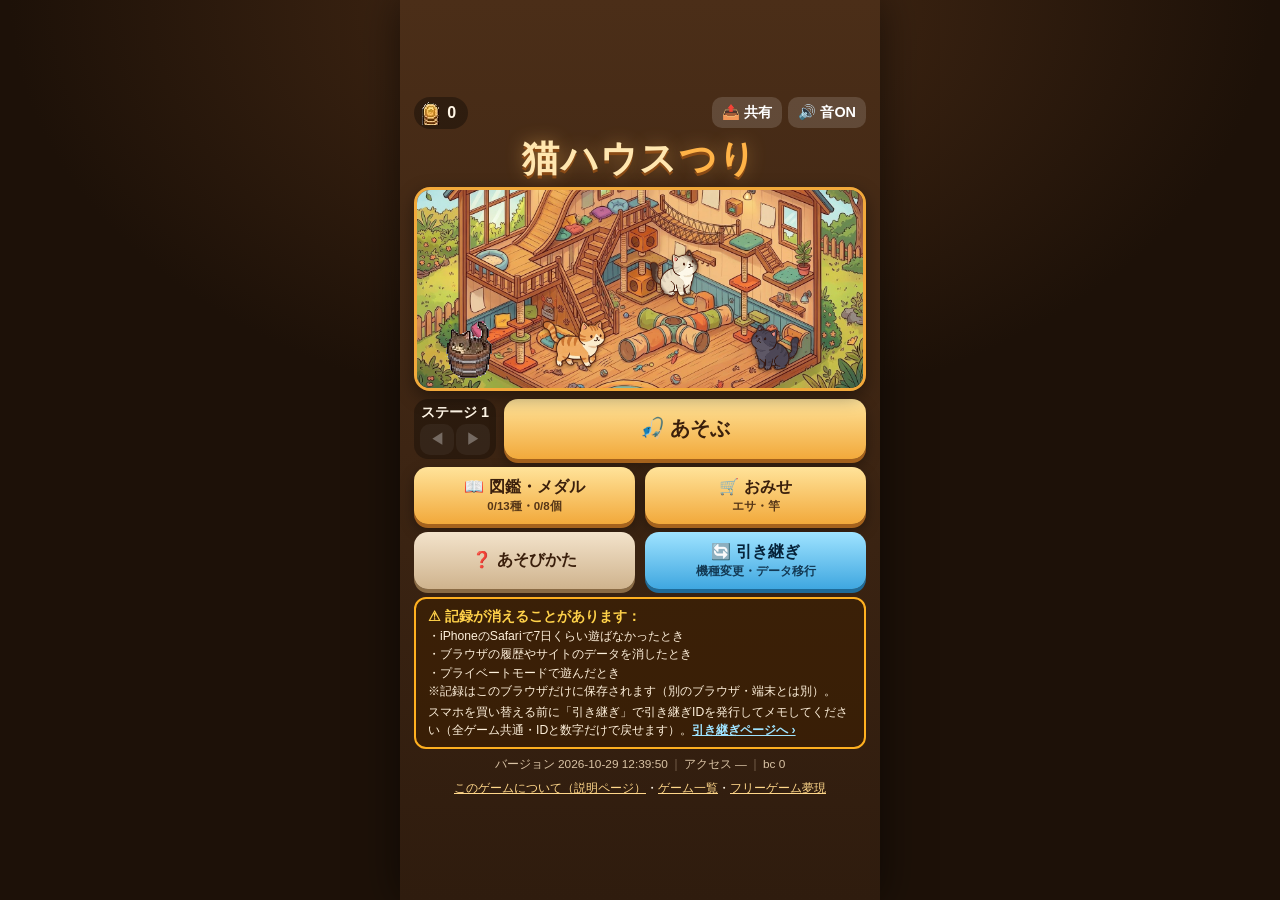
==== game/index.html @ d43d36ee "訪問ログに対戦ごとの回数(battle_n)を送信 — v2026-10-29 12:39:50" ====
<!DOCTYPE html>
<html lang="ja">
<head>
<script>
/* 人らしい訪問 (nikkukyuu/nekotsuri-human): 1タブ1回だけ・記録のみ（表示なし）。ボット除外、表示中に5秒滞在 or 操作で記録。 */
(function () {
  try {
    if (navigator.webdriver || /bot|crawl|spider|slurp|headless|lighthouse|pagespeed|preview|facebookexternalhit|bingpreview|phantom|puppeteer|playwright|selenium/i.test(navigator.userAgent || '')) return;
    var SK = 'nkHuman:nekotsuri';
    if (sessionStorage.getItem(SK)) return;
    var done = false, t = null, EV = ['pointerdown', 'touchstart', 'keydown', 'scroll', 'wheel'];
    function hit(k) { fetch('https://abacus.jasoncameron.dev/hit/nikkukyuu/' + k + '?_=' + Date.now(), { cache: 'no-store', mode: 'cors' }).catch(function () {}); }
    function fire() {
      if (done || document.visibilityState !== 'visible') return;
      done = true; clearTimeout(t);
      EV.forEach(function (e) { removeEventListener(e, onAct, true); });
      try { if (sessionStorage.getItem(SK)) return; sessionStorage.setItem(SK, '1'); } catch (e) { return; }
      hit('nekotsuri-human');
      
    }
    function onAct(e) { if (e.isTrusted !== false) fire(); }
    function arm() { clearTimeout(t); if (!done && document.visibilityState === 'visible') t = setTimeout(fire, 5000); }
    EV.forEach(function (e) { addEventListener(e, onAct, { capture: true, passive: true }); });
    document.addEventListener('visibilitychange', arm);
    arm();
  } catch (e) {}
})();
</script>
<meta charset="UTF-8" />
<!--nk-autoupdate--><script>
/* 自動更新: 新しい版が公開されたら、安全なとき（タイトル画面など・試合中でない）だけ自動で読み込み直す。記録(localStorage)には触れない。 */
(function () {
  var PAGE_LABEL = '2026-10-29 12:39:50';
  var URL = '/nekotsuri/version.json', KEY = 'nkReloadFor:nekotsuri', EVERY = 60;
  function safe() { try { return !!(!document.getElementById('scr-play').classList.contains('active') && !document.querySelector('.overlay.show')); } catch (e) { return false; } }
  var busy = false;
  function check() {
    if (busy || document.visibilityState === 'hidden' || !safe()) return;
    busy = true;
    fetch(URL + '?_=' + Date.now(), { cache: 'no-store' }).then(function (r) { return r.ok ? r.json() : null; }).then(function (d) {
      busy = false;
      var v = d && d.label;
      if (!v || v === PAGE_LABEL || !safe()) return;
      try { if (sessionStorage.getItem(KEY) === v) return; sessionStorage.setItem(KEY, v); } catch (e) { return; }
      var q = location.search.replace(/^\?/, '').split('&').filter(function (s) { return s && s.indexOf('r=') !== 0; }); q.push('r=' + String(v).replace(/[^0-9]/g, '')); location.replace(location.pathname + '?' + q.join('&') + location.hash);
    }).catch(function () { busy = false; });
  }
  window.__nkCheckUpdate = check;
  function start() { setTimeout(check, 1500); if (EVERY > 0) setInterval(check, EVERY * 1000); }
  if (document.readyState === 'loading') document.addEventListener('DOMContentLoaded', start); else start();
  document.addEventListener('visibilitychange', function () { if (document.visibilityState === 'visible') check(); });
  window.addEventListener('pageshow', function (e) { if (e.persisted) check(); });
})();
</script><!--/nk-autoupdate-->
<meta name="viewport" content="width=device-width, initial-scale=1, viewport-fit=cover, user-scalable=no" />
<meta name="nk-v" content="20261029123950" />
<title>猫ハウスつり</title>
<meta name="description" content="猫ハウスで猫を釣るブラウザゲーム。エサを選んでキャスト、ウキが沈んだら合わせて、テンションに気をつけながらリールを巻こう。" />
<meta name="theme-color" content="#3b2414" />
<link rel="apple-touch-icon" href="/apple-touch-icon.png" />
<link rel="stylesheet" href="css/style.css?v=20261029123950" />
<script>
/* 訪問ログ (nikkukyuu-visitlog): 1タブ1回 + 人らしい訪問/対戦開始の印。IPや個人情報は送らない。失敗しても何もしない。 */
(function () {
  try {
    var EP = 'https://nikkukyuu-visitlog.nikkukyuu.workers.dev/v', P = 'nekotsuri';
    var sid = sessionStorage.getItem('nkVisitSid');
    if (!sid) { sid = (Math.random().toString(36).slice(2) + Date.now().toString(36)).replace(/[^a-z0-9]/g, '').slice(0, 24); sessionStorage.setItem('nkVisitSid', sid); }
    function send(o) {
      try {
        o.p = P; o.sid = sid; var b = JSON.stringify(o);
        if (navigator.sendBeacon && navigator.sendBeacon(EP, new Blob([b], { type: 'text/plain' }))) return;
        fetch(EP, { method: 'POST', body: b, keepalive: true, mode: 'cors', headers: { 'Content-Type': 'text/plain' } }).catch(function () {});
      } catch (e) {}
    }
    function once(k, o) { try { if (sessionStorage.getItem(k)) return; sessionStorage.setItem(k, '1'); } catch (e) { return; } send(o); }
    var ref = ''; try { if (document.referrer) { var u = new URL(document.referrer); ref = u.origin + u.pathname; } } catch (e) {}
    var yt = ''; try { yt = sessionStorage.getItem('nkSrcYt') === '1' || /[?&]src=yt(&|$)/.test(location.search) ? 'yt' : ''; } catch (e) {}
    setTimeout(function () { once('nkVL:' + P, { ev: 'load', s: yt, r: ref, wd: navigator.webdriver ? 1 : 0 }); }, 0);
    window.__nkVisitBattle = function () { send({ ev: 'battle' }) /* 対戦ごと */; };
    var done = false, t = null, EV = ['pointerdown', 'touchstart', 'keydown', 'scroll', 'wheel'];
    function fire() {
      if (done || document.visibilityState !== 'visible') return;
      done = true; clearTimeout(t);
      EV.forEach(function (e) { removeEventListener(e, onAct, true); });
      once('nkVLh:' + P, { ev: 'human' });
    }
    function onAct(e) { if (e.isTrusted !== false) fire(); }
    function arm() { clearTimeout(t); if (!done && document.visibilityState === 'visible') t = setTimeout(fire, 5000); }
    if (sessionStorage.getItem('nkVLh:' + P)) return;
    EV.forEach(function (e) { addEventListener(e, onAct, { capture: true, passive: true }); });
    document.addEventListener('visibilitychange', arm);
    arm();
  } catch (e) {}
})();
</script>
</head>
<body>
<div id="app">

  <!-- ===== TITLE ===== -->
  <section id="scr-title" class="screen active">
    <div class="t-top">
      <span class="coin-pill"><img src="assets/items/coins.png" alt="コイン"><b id="title-coins">0</b></span>
      <span class="t-top-r"><button type="button" class="mini share-btn" data-share-btn data-share-title="猫ハウスつり" data-share-text="ブラウザゲーム「猫ハウスつり」 ほかのゲームもこちらから遊べます">📤 共有</button><button type="button" id="btn-mute" class="mini">🔊 音ON</button></span>
    </div>
    <h1 class="logo">猫ハウス<span>つり</span></h1>
    <div class="hero">
      <img class="hero-bg" src="assets/cathouse.jpg?v=20261029123950" alt="猫ハウス">
      <img class="hero-cat c1" src="assets/cats/chatora_walk1.png?v=20261029123950" alt="">
      <img class="hero-cat c2" src="assets/cats/siamese_sit.png?v=20261029123950" alt="">
      <img class="hero-cat c3" src="assets/cats/kuro_sit.png?v=20261029123950" alt="">
      <img class="hero-bucket" src="assets/items/bucket.png?v=20261029123950" alt="">
    </div>
    <div class="play-row">
      <div class="stage-sel">
        <button type="button" id="stage-prev" class="mini" aria-label="前のステージ">◀</button>
        <span id="title-stage">ステージ 1</span>
        <button type="button" id="stage-next" class="mini" aria-label="次のステージ">▶</button>
      </div>
      <button type="button" id="btn-play" class="btn big loading" disabled>🎣 あそぶ</button>
    </div>
    <div class="btn-row">
      <button type="button" id="btn-dex" class="btn">📖 図鑑・メダル<small><span id="title-dex">0/13</span>種・<span id="title-medal">0/8</span>個</small></button>
      <button type="button" id="btn-shop" class="btn">🛒 おみせ<small>エサ・竿</small></button>
    </div>
    <div class="btn-row">
      <button type="button" id="btn-howto" class="btn sub">❓ あそびかた</button>
      <a class="btn btn-transfer" id="btn-transfer" href="/transfer/?from=/nekotsuri/game/">🔄 引き継ぎ<small>機種変更・データ移行</small></a>
    </div>
    <a class="save-notice" href="/transfer/?from=/nekotsuri/game/">
      <b>⚠ 記録が消えることがあります：</b>
      <span>・iPhoneのSafariで7日くらい遊ばなかったとき</span>
      <span>・ブラウザの履歴やサイトのデータを消したとき</span>
      <span>・プライベートモードで遊んだとき</span>
      <span>※記録はこのブラウザだけに保存されます（別のブラウザ・端末とは別）。</span>
      <span class="sn-p">スマホを買い替える前に「引き継ぎ」で引き継ぎIDを発行してメモしてください（全ゲーム共通・IDと数字だけで戻せます）。<u>引き継ぎページへ ›</u></span>
    </a>
    <p class="meta"><span id="meta-version">バージョン —</span><span class="sep">｜</span><span id="meta-visits">アクセス —</span><span class="sep">｜</span><span id="meta-battles" hidden>bc —</span></p>
    <p class="foot"><a href="../">このゲームについて（説明ページ）</a>・<a href="/">ゲーム一覧</a>・<a href="https://freegame-mugen.jp/cms/mt-cp.cgi?__mode=view&amp;blog_id=1&amp;id=13413" target="_blank" rel="noopener">フリーゲーム夢現</a></p>
  </section>

  <!-- ===== PLAY ===== -->
  <section id="scr-play" class="screen">
    <header class="hud">
      <span class="h-stage" id="hud-stage">ST 1</span>
      <span title="のこりキャスト">🎣<b id="hud-casts">10</b></span>
      <span title="釣った数/目標"><img src="assets/items/bucket.png?v=20261029123950" alt="バケツ"><b id="hud-caught">0/3</b></span>
      <span title="コイン">🪙<b id="hud-coins">0</b></span>
      <button type="button" id="btn-quit" class="mini" aria-label="やめる">✕</button>
    </header>
    <div id="stage-wrap" class="stage-wrap">
      <canvas id="cv"></canvas>
      <div id="toast" class="toast"></div>
    </div>
    <div class="controls">
      <div class="aim-row"><div id="aim-name">🎯</div><div id="aim-sub" class="aim-sub"></div></div>
      <div id="baits" class="baits"></div>
      <button type="button" id="main-btn" class="main-btn">🎣 キャスト</button>
      <div id="hint" class="hint"></div>
    </div>
  </section>

  <!-- ===== DEX ===== -->
  <section id="scr-dex" class="screen scroll">
    <div class="sub-head"><button type="button" class="mini sub-back" data-back>◀ 戻る</button><h2>図鑑・メダル</h2></div>
    <div class="tabs"><button type="button" class="tab on" data-tab="dex">📖 猫図鑑</button><button type="button" class="tab" data-tab="medal">🏅 メダル</button></div>
    <p id="dex-count" class="muted c"></p>
    <div id="dex-list" class="dex-list"></div>
    <div id="medal-list" class="medal-list" hidden></div>
    <p id="dex-stats" class="muted c small"></p>
  </section>

  <!-- ===== SHOP ===== -->
  <section id="scr-shop" class="screen scroll">
    <div class="sub-head"><button type="button" class="mini sub-back" data-back>◀ 戻る</button><h2>おみせ</h2></div>
    <p class="c coin-big">🪙 <b id="shop-coins">0</b> コイン</p>
    <h3>エサ（好きな猫が集まる）</h3>
    <div id="shop-baits" class="shop-list"></div>
    <h3>竿（糸が切れにくく・速く巻ける）</h3>
    <p id="shop-rodnow" class="muted c small"></p>
    <div id="shop-rods" class="shop-list"></div>
  </section>

  <!-- overlays -->
  <div id="ov-catch" class="overlay"><div class="card catch-card">
    <p class="cc-h">つれた！<span id="catch-new" class="new" hidden>NEW!</span></p>
    <div class="cc-img"><img id="catch-img" src="" alt=""></div>
    <p class="cc-name" id="catch-name"></p>
    <p class="cc-stars" id="catch-stars"></p>
    <p class="cc-kg" id="catch-kg"></p>
    <p class="cc-perfect" id="catch-perfect" hidden>パーフェクト合わせ ボーナス ×1.2</p>
    <p class="cc-coin">🪙 <b id="catch-coin">+0</b></p>
    <p class="cc-desc" id="catch-desc"></p>
    <p class="cc-bucket"><img src="assets/items/bucket.png?v=20261029123950" alt="">バケツに入れた！</p>
    <button type="button" id="catch-ok" class="btn big">つぎへ</button>
  </div></div>

  <div id="ov-result" class="overlay"><div class="card res-card">
    <p id="res-title" class="ok">ステージクリア！</p>
    <p id="res-sub" class="muted"></p>
    <div class="res-bar"><div id="res-bar"></div></div>
    <p class="res-coin"><img src="assets/items/coins.png" alt=""><b id="res-coin">0</b></p>
    <p id="res-bonus" class="muted small"></p>
    <div id="res-cats" class="res-cats"></div>
    <p id="res-unlock" class="res-unlock"></p>
    <button type="button" id="res-next" class="btn big">次へ</button>
    <div class="btn-row"><button type="button" id="res-retry" class="btn sub">もう一度</button><button type="button" id="res-title-btn" class="btn sub">タイトルへ</button></div>
  </div></div>

  <div id="ov-quit" class="overlay"><div class="card">
    <p class="c"><b>タイトルにもどりますか？</b></p>
    <p class="muted small c">釣った猫とコインは保存ずみです（ステージの進み具合だけ終わります）。</p>
    <div class="btn-row"><button type="button" id="quit-no" class="btn sub">つづける</button><button type="button" id="quit-yes" class="btn">もどる</button></div>
  </div></div>

  <div id="ov-howto" class="overlay"><div class="card howto">
    <h2>あそびかた</h2>
    <ol>
      <li><b>ねらう場所とエサを選ぶ</b>：猫ハウスの絵をタップしてねらう場所（クッション・トンネル・タワー・ロフト・つり橋・屋根裏）を決め、下のボタンでエサを選ぶ。エサごとに好きな猫がちがいます（煮干しは無料）。</li>
      <li><b>キャスト</b>：右の人が投げます。ゲージが真ん中（グレート）でねらいどおり。左で止めると手前、右だと飛びすぎ。グレートだと猫が早く来て、レアな猫も来やすい。</li>
      <li><b>待つ</b>：猫がエサに近づいてきます。ウキが<b>ピクッ</b>とするのはまだ。押すと逃げます。</li>
      <li><b>合わせる</b>：ウキが沈んで「！」が出たらすぐ押す。早いほどパーフェクト（コイン1.2倍）。</li>
      <li><b>リールを巻く</b>：長押しで巻く。テンションが赤（右端）まで行くと<b>糸が切れる</b>、青（左端）のままだと<b>逃げる</b>。猫が「グイッ！」とあばれたら離そう。</li>
      <li>目標の数を釣るとステージクリア。新しい場所とレアな猫が解放されます。</li>
    </ol>
    <p class="muted small">操作：タップ／クリック、またはキーボード（スペース・Enter＝キャスト/合わせ/長押しで巻く、←→＝ねらう場所、↑↓＝エサ、Esc＝やめる）</p>
    <button type="button" id="howto-close" class="btn big">OK</button>
  </div></div>

  <div id="medal-pop" class="medal-pop"></div>
</div>
<script src="js/sprites.js?v=20261029123950"></script>
<script src="js/data.js?v=20261029123950"></script>
<script src="js/save.js?v=20261029123950"></script>
<script src="js/meta.js?v=20261029123950"></script>
<script src="js/sound.js?v=20261029123950"></script>
<script src="js/game.js?v=20261029123950"></script>
<script>
/* 共有ボタン: navigator.share → fallback copy + toast (X / LINE) */
(function () {
  var URL_TOP = 'https://nikkukyuu-code.github.io/';
  function toast(msg, title, text) {
    var old = document.getElementById('share-toast'); if (old) old.remove();
    var t = document.createElement('div'); t.id = 'share-toast'; t.setAttribute('role', 'status');
    t.style.cssText = 'position:fixed;left:50%;bottom:max(18px,env(safe-area-inset-bottom));transform:translateX(-50%);z-index:2147483000;max-width:min(92vw,360px);padding:10px 14px;border-radius:12px;background:rgba(10,12,24,.94);color:#fff;font:700 14px/1.5 system-ui,sans-serif;text-align:center;box-shadow:0 4px 18px rgba(0,0,0,.5)';
    var q = encodeURIComponent(text + ' ' + URL_TOP);
    t.innerHTML = '<div></div><div style="margin-top:6px;display:flex;gap:10px;justify-content:center;font-size:13px">' +
      '<a target="_blank" rel="noopener" style="color:#9ad4ff" href="https://twitter.com/intent/tweet?text=' + q + '">Xで共有</a>' +
      '<a target="_blank" rel="noopener" style="color:#7be08f" href="https://social-plugins.line.me/lineit/share?url=' + encodeURIComponent(URL_TOP) + '">LINEで共有</a></div>';
    t.firstChild.textContent = msg;
    document.body.appendChild(t);
    setTimeout(function () { if (t.parentNode) t.remove(); }, 4500);
  }
  function copy(s) {
    if (navigator.clipboard && window.isSecureContext) return navigator.clipboard.writeText(s);
    return new Promise(function (ok, ng) {
      try { var a = document.createElement('textarea'); a.value = s; a.style.cssText = 'position:fixed;opacity:0'; document.body.appendChild(a); a.select(); var r = document.execCommand('copy'); a.remove(); r ? ok() : ng(); } catch (e) { ng(e); }
    });
  }
  document.addEventListener('click', function (ev) {
    var b = ev.target.closest && ev.target.closest('[data-share-btn]'); if (!b) return;
    ev.preventDefault();
    var title = b.getAttribute('data-share-title') || document.title;
    var text = b.getAttribute('data-share-text') || title;
    var fb = function () { copy(URL_TOP).then(function () { toast('リンクをコピーしました', title, text); }, function () { toast(URL_TOP, title, text); }); };
    if (navigator.share) navigator.share({ title: title, text: text, url: URL_TOP }).catch(function (e) { if (!e || e.name !== 'AbortError') fb(); });
    else fb();
  });
})();
</script>
</body>
</html>
---- game/css/style.css ----
* { box-sizing: border-box; -webkit-tap-highlight-color: transparent; }
html, body { margin: 0; height: 100%; }
body {
  font-family: "Hiragino Sans", "Hiragino Kaku Gothic ProN", "Noto Sans JP", "Yu Gothic", sans-serif;
  color: #fff6e6; background: #24150b radial-gradient(900px 600px at 50% 0%, #4a2c16, #1d1108 70%);
  overscroll-behavior: none;
}
#app { position: relative; width: 100%; max-width: 480px; height: 100vh; height: 100dvh; margin: 0 auto; overflow: hidden;
  background: linear-gradient(180deg, #4b2e18, #2f1c0e); box-shadow: 0 0 40px rgba(0,0,0,.55); }
button { font-family: inherit; }
.screen { display: none; position: absolute; inset: 0; flex-direction: column; }
.screen.active { display: flex; }
.screen.scroll { overflow-y: auto; padding: 10px 14px 24px; -webkit-overflow-scrolling: touch; }
.muted { color: #d9c3a5; } .small { font-size: .8rem; } .c { text-align: center; }
.mini { border: 0; border-radius: 10px; padding: 6px 10px; font-weight: 800; font-size: .9rem; background: rgba(255,255,255,.14); color: #fff; cursor: pointer; }
.mini:disabled { opacity: .35; }
.btn { display: flex; flex-direction: column; align-items: center; justify-content: center; gap: 1px; border: 0; border-radius: 14px; padding: 10px 8px; min-height: 48px;
  font-weight: 900; font-size: 1rem; color: #3a1f0c; background: linear-gradient(180deg, #ffe39a, #f2a93b); box-shadow: 0 4px 0 #a5621d, 0 6px 14px rgba(0,0,0,.35);
  text-decoration: none; cursor: pointer; text-align: center; }
.btn:active { transform: translateY(2px); box-shadow: 0 2px 0 #a5621d; }
.btn small { font-size: .72rem; font-weight: 800; opacity: .85; }
.btn.big { font-size: 1.25rem; min-height: 56px; width: 100%; }
.btn.sub { background: linear-gradient(180deg, #f3e3cb, #cfb38d); box-shadow: 0 4px 0 #8a6b45; }
.btn:disabled { filter: grayscale(.7); opacity: .6; }
.btn.loading::after { content: "（よみこみ中…）"; font-size: .7rem; }
.btn-row { display: flex; gap: 10px; width: 100%; } .btn-row > * { flex: 1; }

/* title */
#scr-title { overflow-y: auto; align-items: center; padding: 8px 14px 14px; gap: 8px; }
.t-top { margin-top: auto; flex: none; width: 100%; display: flex; justify-content: space-between; align-items: center; }
.coin-pill { display: inline-flex; align-items: center; gap: 4px; padding: 4px 12px 4px 4px; border-radius: 999px; background: rgba(0,0,0,.35); font-weight: 900; }
.coin-pill img { height: 24px; image-rendering: pixelated; }
.logo { position: relative; margin: 2px 0 0; font-size: 2.3rem; font-weight: 900; letter-spacing: .04em; line-height: 1.1; color: #ffe7b0;
  text-shadow: 0 3px 0 #8a4b16, 0 0 18px rgba(255,190,90,.45); }
.logo span { color: #ffb347; }
.hero { position: relative; width: 100%; aspect-ratio: 1376 / 620; border-radius: 16px; overflow: hidden; border: 3px solid #f2a93b; flex: none; box-shadow: 0 6px 18px rgba(0,0,0,.4); }
.hero-bg { position: absolute; inset: 0; width: 100%; height: 100%; object-fit: cover; object-position: 50% 80%; }
.hero-bucket { position: absolute; image-rendering: pixelated; height: 26%; }
.hero-cat { position: absolute; height: 24%; filter: drop-shadow(0 2px 2px rgba(0,0,0,.35)); }
.hero-cat.c1 { left: 28%; bottom: 10%; animation: walk1 6s linear infinite; }
.hero-cat.c2 { left: 52%; bottom: 46%; }
.hero-cat.c3 { right: 14%; bottom: 8%; transform: scaleX(-1); }
.hero-bucket { left: 6%; bottom: 4%; height: 30%; }
@keyframes walk1 { 0%,100% { transform: translateX(0); } 50% { transform: translateX(20%); } }
.play-row { display: flex; gap: 8px; width: 100%; align-items: stretch; }
.play-row .btn.big { flex: 1; width: auto; }
.stage-sel { display: flex; flex-direction: column; align-items: center; justify-content: center; gap: 2px; padding: 4px 6px; border-radius: 14px; background: rgba(0,0,0,.3); font-weight: 900; font-size: .9rem; }
.stage-sel > span { order: -1; white-space: nowrap; }
.stage-sel { display: grid; grid-template-columns: auto auto; grid-template-rows: auto auto; } .stage-sel > span { grid-column: 1 / 3; text-align: center; }
.btn-transfer { background: linear-gradient(180deg, #9fe3ff, #3fa7e0); box-shadow: 0 4px 0 #1f6b98; color: #06233a; animation: txGlow 2.4s ease-in-out infinite; }
@keyframes txGlow { 50% { filter: brightness(1.12); } }
.save-notice { display: block; width: 100%; padding: 8px 12px; border-radius: 12px; border: 2px solid #ffb020; background: rgba(60,30,0,.6); color: #fff1dc; text-decoration: none; font-size: .76rem; line-height: 1.5; }
.save-notice b { display: block; color: #ffd24a; font-size: .85rem; } .save-notice span { display: block; }
.save-notice .sn-p { margin-top: 3px; } .save-notice u { color: #9fe3ff; font-weight: 900; }
.meta { margin: 0; font-size: .74rem; color: #d9c3a5; text-align: center; display: flex; flex-wrap: wrap; justify-content: center; gap: 2px; }
.meta .sep { opacity: .5; }
.foot { margin: 0 0 auto; font-size: .74rem; }
#scr-title > * { flex-shrink: 0; } .foot a { color: #ffd78a; }

/* play */
.hud { flex: none; display: flex; align-items: center; justify-content: space-between; gap: 6px; padding: 6px 8px; padding-top: max(6px, env(safe-area-inset-top));
  background: rgba(0,0,0,.45); font-size: .95rem; }
.hud span { display: inline-flex; align-items: center; gap: 3px; } .hud b { font-weight: 900; }
.hud img { height: 22px; image-rendering: pixelated; }
.h-stage { padding: 2px 8px; border-radius: 8px; background: #f2a93b; color: #3a1f0c; font-weight: 900; }
.stage-wrap { position: relative; flex: 1 1 auto; min-height: 0; display: flex; align-items: center; justify-content: center; background: #3b2414; overflow: hidden; touch-action: none; }
#cv { display: block; touch-action: none; }
.toast { position: absolute; left: 50%; top: 68%; transform: translate(-50%, -50%) scale(.9); padding: 12px 18px; border-radius: 14px; background: rgba(30,15,5,.88); border: 2px solid #f2a93b;
  font-weight: 900; font-size: 1.15rem; text-align: center; opacity: 0; pointer-events: none; transition: opacity .25s, transform .25s; width: max-content; max-width: 90%; }
.toast small { font-size: .82rem; font-weight: 700; } .toast.show { opacity: 1; transform: translate(-50%, -50%) scale(1); }
.controls { flex: none; padding: 6px 10px; padding-bottom: max(8px, env(safe-area-inset-bottom)); background: linear-gradient(180deg, #5a3a1f, #3a2312); display: flex; flex-direction: column; gap: 6px; }
.spot-row { display: flex; align-items: center; gap: 6px; }
.arrow { min-width: 44px; min-height: 40px; font-size: 1.1rem; }
.spot-txt { flex: 1; min-width: 0; text-align: center; font-weight: 900; font-size: .95rem; line-height: 1.25; }
.spot-txt > div { white-space: nowrap; overflow: hidden; text-overflow: ellipsis; }
.spot-txt small { font-weight: 700; opacity: .7; } .spot-sub { font-size: .7rem; font-weight: 700; color: #d9c3a5; }
.baits { display: grid; grid-template-columns: repeat(6, 1fr); gap: 4px; }
.bait-chip { position: relative; display: flex; flex-direction: column; align-items: center; justify-content: center; gap: 0; padding: 3px 1px 2px; min-height: 52px; border-radius: 10px;
  border: 2px solid transparent; background: rgba(255,255,255,.12); color: #fff; cursor: pointer; }
.bait-chip img { height: 24px; image-rendering: pixelated; }
.bait-chip .bn { font-size: .56rem; font-weight: 800; line-height: 1.1; white-space: nowrap; overflow: hidden; max-width: 100%; }
.bait-chip .bc { position: absolute; top: -2px; right: 0; font-size: .64rem; font-weight: 900; background: #000a; border-radius: 6px; padding: 0 4px; }
.bait-chip.sel { border-color: #ffd24a; background: rgba(255,210,74,.28); }
.bait-chip:disabled { opacity: .35; }
.bait-chip.sel:disabled { opacity: .75; }
.main-btn { width: 100%; min-height: 62px; border: 0; border-radius: 16px; font-weight: 900; font-size: 1.35rem; color: #3a1f0c; cursor: pointer; user-select: none; -webkit-user-select: none; touch-action: none;
  background: linear-gradient(180deg, #ffe39a, #f2a93b); box-shadow: 0 5px 0 #a5621d; }
.main-btn.st-power { background: linear-gradient(180deg, #ffcf6b, #ff8a00); }
.main-btn.st-bite { background: linear-gradient(180deg, #ff8080, #e0302a); color: #fff; animation: biteBlink .25s steps(2) infinite; }
.main-btn.st-wait, .main-btn.st-nibble { background: linear-gradient(180deg, #e6d9c4, #b9a07c); box-shadow: 0 5px 0 #7a5f3c; }
.main-btn.st-reel { background: linear-gradient(180deg, #9fe3ff, #3fa7e0); box-shadow: 0 5px 0 #1f6b98; color: #06233a; }
.main-btn.holding { transform: translateY(3px); box-shadow: 0 2px 0 #1f6b98; filter: brightness(1.1); }
@keyframes biteBlink { 50% { filter: brightness(1.3); } }
.hint { min-height: 1.1em; font-size: .72rem; text-align: center; color: #e8d6bb; line-height: 1.35; }

/* sub screens */
.sub-head { display: flex; align-items: center; gap: 10px; } .sub-head h2 { margin: 0; font-size: 1.2rem; }
.tabs { display: flex; gap: 8px; margin: 10px 0 4px; }
.tab { flex: 1; border: 0; padding: 9px; border-radius: 12px; font-weight: 900; background: rgba(255,255,255,.12); color: #fff; font-size: .95rem; }
.tab.on { background: #f2a93b; color: #3a1f0c; }
.dex-list { display: grid; grid-template-columns: repeat(3, 1fr); gap: 8px; }
.dex-card { display: flex; flex-direction: column; align-items: center; padding: 6px 4px; border-radius: 12px; background: rgba(255,255,255,.08); text-align: center; }
.dex-card img { height: 54px; max-width: 100%; object-fit: contain; }
.dex-card.no img { filter: brightness(0) opacity(.55); }
.dex-card b { font-size: .82rem; } .dex-card .st { font-size: .62rem; color: #ffd24a; letter-spacing: -1px; }
.dex-card small { font-size: .62rem; color: #d9c3a5; line-height: 1.3; } .dex-card .lk { color: #9fe3ff; }
img.gold { filter: drop-shadow(0 0 6px #ffd24a) brightness(1.1); }
.dex-card.no img.gold { filter: brightness(0) opacity(.55); }
.medal-list { display: flex; flex-direction: column; gap: 8px; }
.medal-card { display: flex; gap: 10px; align-items: center; padding: 8px; border-radius: 12px; background: rgba(255,255,255,.08); }
.medal-card img { height: 54px; image-rendering: pixelated; } .medal-card.no img { filter: grayscale(1) opacity(.4); }
.medal-card div { display: flex; flex-direction: column; } .medal-card small { font-size: .74rem; color: #d9c3a5; }
.coin-big { font-size: 1.2rem; font-weight: 900; margin: 8px 0; }
#scr-shop h3 { margin: 12px 0 6px; font-size: .95rem; color: #ffd78a; }
.shop-list { display: flex; flex-direction: column; gap: 8px; }
.shop-item { display: flex; align-items: center; gap: 10px; padding: 8px; border-radius: 12px; background: rgba(255,255,255,.08); }
.shop-item img { width: 40px; height: 40px; object-fit: contain; image-rendering: pixelated; }
.si-t { flex: 1; display: flex; flex-direction: column; } .si-t small { font-size: .72rem; color: #d9c3a5; }
.buy { border: 0; border-radius: 10px; padding: 10px 10px; min-width: 84px; font-weight: 900; background: #f2a93b; color: #3a1f0c; }
.buy:disabled { opacity: .45; }

/* overlays */
.overlay { position: absolute; inset: 0; z-index: 20; display: none; align-items: center; justify-content: center; padding: 16px; background: rgba(10,5,0,.62); }
.overlay.show { display: flex; }
.card { width: 100%; max-width: 400px; max-height: 100%; overflow-y: auto; padding: 16px; border-radius: 18px; background: linear-gradient(180deg, #5a3a1f, #3a2312); border: 3px solid #f2a93b; box-shadow: 0 12px 30px rgba(0,0,0,.5); display: flex; flex-direction: column; gap: 8px; }
.card p { margin: 0; }
.catch-card { align-items: center; text-align: center; }
.cc-h { font-size: 1.7rem; font-weight: 900; color: #ffe39a; }
.new { margin-left: 8px; padding: 1px 8px; border-radius: 8px; background: #ff2d55; color: #fff; font-size: .9rem; vertical-align: middle; }
.cc-img { width: 150px; height: 130px; display: flex; align-items: flex-end; justify-content: center; border-radius: 50%; background: radial-gradient(circle, rgba(255,230,140,.4), transparent 70%); }
.cc-img img { height: 120px; max-width: 90%; object-fit: contain; animation: hop .6s ease-out; }
@keyframes hop { 0% { transform: translateY(30px) scale(.6); } 60% { transform: translateY(-12px) scale(1.05); } 100% { transform: none; } }
.cc-name { font-size: 1.4rem; font-weight: 900; } .cc-stars { color: #ffd24a; letter-spacing: 1px; }
.cc-coin { font-size: 1.3rem; font-weight: 900; color: #ffe39a; } .cc-perfect { color: #ffd24a; font-weight: 900; font-size: .85rem; }
.cc-desc { font-size: .8rem; color: #e8d6bb; } .cc-bucket { display: flex; align-items: center; gap: 6px; font-weight: 800; font-size: .85rem; }
.cc-bucket img { height: 30px; image-rendering: pixelated; }
.res-card { text-align: center; align-items: stretch; }
#res-title { font-size: 1.8rem; font-weight: 900; } #res-title.ok { color: #ffe39a; } #res-title.ng { color: #b9d8ff; }
.res-bar { height: 16px; border-radius: 8px; background: rgba(0,0,0,.4); overflow: hidden; border: 2px solid #f2a93b; }
.res-bar div { height: 100%; background: linear-gradient(90deg, #ffcf6b, #ff9f1a); }
.res-coin { display: flex; align-items: center; justify-content: center; gap: 6px; font-size: 1.6rem; font-weight: 900; color: #ffe39a; }
.res-coin img { height: 34px; image-rendering: pixelated; }
.res-cats { display: flex; flex-wrap: wrap; justify-content: center; gap: 4px; min-height: 40px; }
.res-cats img { height: 44px; }
.res-unlock { color: #9fe3ff; font-weight: 900; font-size: .9rem; }
.howto h2 { margin: 0; text-align: center; } .howto ol { margin: 0; padding-left: 1.3em; font-size: .86rem; line-height: 1.55; } .howto li { margin-bottom: 4px; }
.medal-pop { position: absolute; left: 50%; top: 10px; z-index: 40; transform: translate(-50%, calc(-100% - 20px)); visibility: hidden; display: flex; align-items: center; gap: 8px; padding: 8px 14px; border-radius: 14px;
  background: linear-gradient(180deg, #fff2c4, #f2b54b); color: #3a1f0c; box-shadow: 0 8px 22px rgba(0,0,0,.45); transition: transform .4s; width: max-content; max-width: 92%; }
.medal-pop.show { transform: translate(-50%, 0); visibility: visible; }
.medal-pop img { height: 46px; image-rendering: pixelated; } .medal-pop div { display: flex; flex-direction: column; } .medal-pop small { font-weight: 800; }
@media (max-height: 700px) {
  #scr-title { gap: 6px; } .logo { font-size: 1.8rem; } .hero { aspect-ratio: 1376 / 400; } .btn { min-height: 44px; padding: 6px 8px; } .save-notice { font-size: .7rem; }
  .bait-chip { min-height: 46px; } .main-btn { min-height: 54px; }
}
@media (prefers-reduced-motion: reduce) { .btn-transfer, .hero-cat.c1 { animation: none; } }
[hidden] { display: none !important; }

.aim-row { text-align: center; line-height: 1.25; min-height: 2.3em; }
#aim-name { font-weight: 900; font-size: .95rem; white-space: nowrap; overflow: hidden; text-overflow: ellipsis; }
.aim-sub { font-size: .7rem; font-weight: 700; color: #d9c3a5; white-space: nowrap; overflow: hidden; text-overflow: ellipsis; }
.foot a { white-space: nowrap; }
.t-top-r { display: inline-flex; gap: 6px; align-items: center; }

/* ===== 共通「◀ 戻る」ボタン（全ゲーム同じ見た目・見出し左端） ===== */
.sub-back { appearance: none; height: 30px; padding: 0 9px; border-radius: 9px;
  border: 1px solid rgba(140, 200, 255, 0.6); background: linear-gradient(180deg, rgba(40, 80, 150, 0.95), rgba(18, 36, 80, 0.95));
  color: #e8f4ff; font: 800 0.8rem/1 sans-serif; letter-spacing: 0; white-space: nowrap; cursor: pointer; box-shadow: 0 0 10px rgba(80, 160, 255, 0.35); -webkit-tap-highlight-color: transparent; }
.sub-back:active { transform: translateY(1px); }
.sub-back:focus-visible { outline: 2px solid #5fe0ff; outline-offset: 1px; }
.sub-head > .sub-back { flex-shrink: 0; }
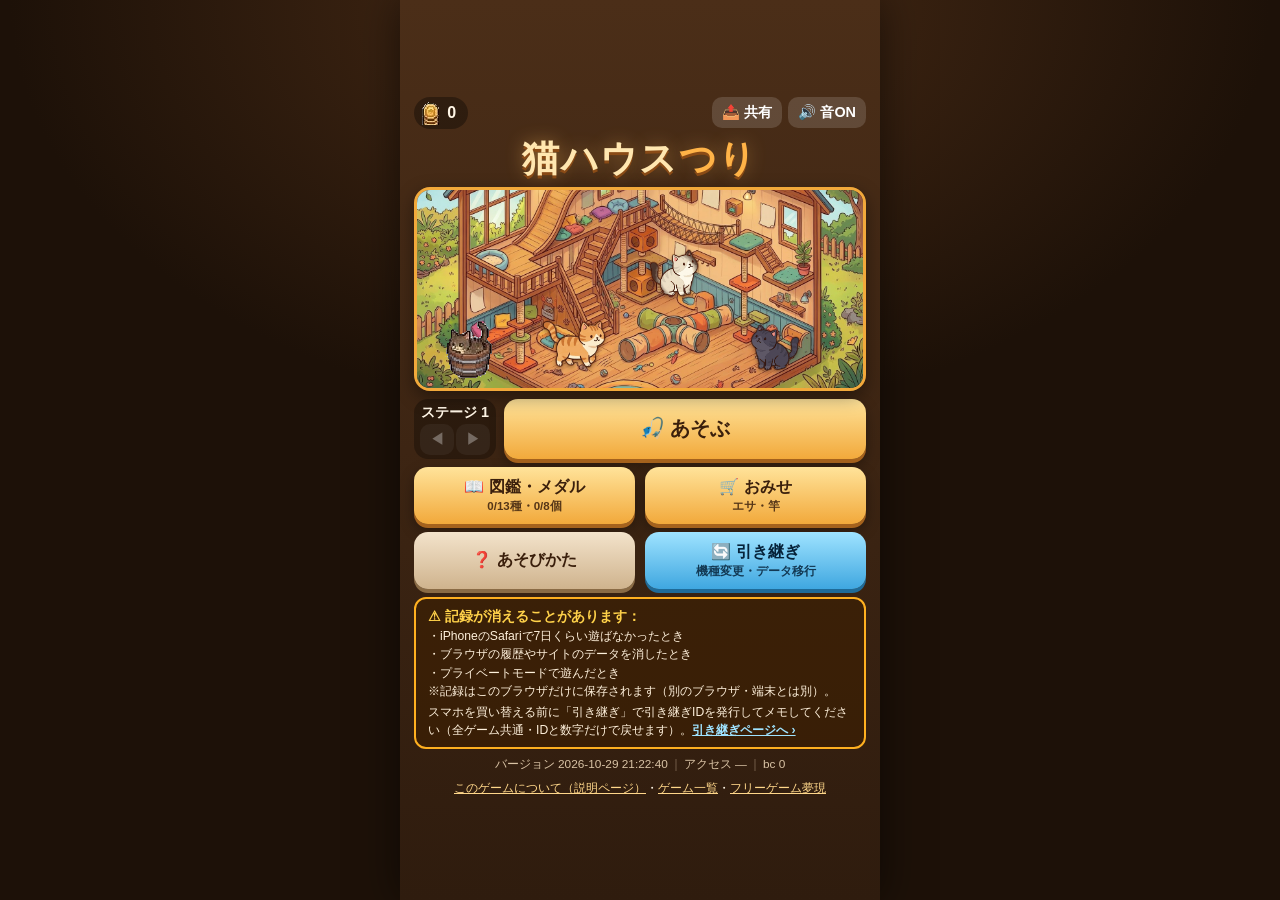
==== commit 092f8bfe: "共有ボタン押下を訪問ログに記録 (share_n、表示なし) — v2026-10-29 21:22:40" ====
--- a/game/index.html
+++ b/game/index.html
@@ -30,7 +30,7 @@
 <!--nk-autoupdate--><script>
 /* 自動更新: 新しい版が公開されたら、安全なとき（タイトル画面など・試合中でない）だけ自動で読み込み直す。記録(localStorage)には触れない。 */
 (function () {
-  var PAGE_LABEL = '2026-10-29 12:39:50';
+  var PAGE_LABEL = '2026-10-29 21:22:40';
   var URL = '/nekotsuri/version.json', KEY = 'nkReloadFor:nekotsuri', EVERY = 60;
   function safe() { try { return !!(!document.getElementById('scr-play').classList.contains('active') && !document.querySelector('.overlay.show')); } catch (e) { return false; } }
   var busy = false;
@@ -53,12 +53,12 @@
 })();
 </script><!--/nk-autoupdate-->
 <meta name="viewport" content="width=device-width, initial-scale=1, viewport-fit=cover, user-scalable=no" />
-<meta name="nk-v" content="20261029123950" />
+<meta name="nk-v" content="20261029212240" />
 <title>猫ハウスつり</title>
 <meta name="description" content="猫ハウスで猫を釣るブラウザゲーム。エサを選んでキャスト、ウキが沈んだら合わせて、テンションに気をつけながらリールを巻こう。" />
 <meta name="theme-color" content="#3b2414" />
 <link rel="apple-touch-icon" href="/apple-touch-icon.png" />
-<link rel="stylesheet" href="css/style.css?v=20261029123950" />
+<link rel="stylesheet" href="css/style.css?v=20261029212240" />
 <script>
 /* 訪問ログ (nikkukyuu-visitlog): 1タブ1回 + 人らしい訪問/対戦開始の印。IPや個人情報は送らない。失敗しても何もしない。 */
 (function () {
@@ -78,6 +78,7 @@
     var yt = ''; try { yt = sessionStorage.getItem('nkSrcYt') === '1' || /[?&]src=yt(&|$)/.test(location.search) ? 'yt' : ''; } catch (e) {}
     setTimeout(function () { once('nkVL:' + P, { ev: 'load', s: yt, r: ref, wd: navigator.webdriver ? 1 : 0 }); }, 0);
     window.__nkVisitBattle = function () { send({ ev: 'battle' }) /* 対戦ごと */; };
+    window.__nkVisitShare = function () { send({ ev: 'share' }); }; /* 共有ボタンを押した回数（毎回） */
     var done = false, t = null, EV = ['pointerdown', 'touchstart', 'keydown', 'scroll', 'wheel'];
     function fire() {
       if (done || document.visibilityState !== 'visible') return;
@@ -106,11 +107,11 @@
     </div>
     <h1 class="logo">猫ハウス<span>つり</span></h1>
     <div class="hero">
-      <img class="hero-bg" src="assets/cathouse.jpg?v=20261029123950" alt="猫ハウス">
-      <img class="hero-cat c1" src="assets/cats/chatora_walk1.png?v=20261029123950" alt="">
-      <img class="hero-cat c2" src="assets/cats/siamese_sit.png?v=20261029123950" alt="">
-      <img class="hero-cat c3" src="assets/cats/kuro_sit.png?v=20261029123950" alt="">
-      <img class="hero-bucket" src="assets/items/bucket.png?v=20261029123950" alt="">
+      <img class="hero-bg" src="assets/cathouse.jpg?v=20261029212240" alt="猫ハウス">
+      <img class="hero-cat c1" src="assets/cats/chatora_walk1.png?v=20261029212240" alt="">
+      <img class="hero-cat c2" src="assets/cats/siamese_sit.png?v=20261029212240" alt="">
+      <img class="hero-cat c3" src="assets/cats/kuro_sit.png?v=20261029212240" alt="">
+      <img class="hero-bucket" src="assets/items/bucket.png?v=20261029212240" alt="">
     </div>
     <div class="play-row">
       <div class="stage-sel">
@@ -145,7 +146,7 @@
     <header class="hud">
       <span class="h-stage" id="hud-stage">ST 1</span>
       <span title="のこりキャスト">🎣<b id="hud-casts">10</b></span>
-      <span title="釣った数/目標"><img src="assets/items/bucket.png?v=20261029123950" alt="バケツ"><b id="hud-caught">0/3</b></span>
+      <span title="釣った数/目標"><img src="assets/items/bucket.png?v=20261029212240" alt="バケツ"><b id="hud-caught">0/3</b></span>
       <span title="コイン">🪙<b id="hud-coins">0</b></span>
       <button type="button" id="btn-quit" class="mini" aria-label="やめる">✕</button>
     </header>
@@ -192,7 +193,7 @@
     <p class="cc-perfect" id="catch-perfect" hidden>パーフェクト合わせ ボーナス ×1.2</p>
     <p class="cc-coin">🪙 <b id="catch-coin">+0</b></p>
     <p class="cc-desc" id="catch-desc"></p>
-    <p class="cc-bucket"><img src="assets/items/bucket.png?v=20261029123950" alt="">バケツに入れた！</p>
+    <p class="cc-bucket"><img src="assets/items/bucket.png?v=20261029212240" alt="">バケツに入れた！</p>
     <button type="button" id="catch-ok" class="btn big">つぎへ</button>
   </div></div>
 
@@ -230,12 +231,12 @@
 
   <div id="medal-pop" class="medal-pop"></div>
 </div>
-<script src="js/sprites.js?v=20261029123950"></script>
-<script src="js/data.js?v=20261029123950"></script>
-<script src="js/save.js?v=20261029123950"></script>
-<script src="js/meta.js?v=20261029123950"></script>
-<script src="js/sound.js?v=20261029123950"></script>
-<script src="js/game.js?v=20261029123950"></script>
+<script src="js/sprites.js?v=20261029212240"></script>
+<script src="js/data.js?v=20261029212240"></script>
+<script src="js/save.js?v=20261029212240"></script>
+<script src="js/meta.js?v=20261029212240"></script>
+<script src="js/sound.js?v=20261029212240"></script>
+<script src="js/game.js?v=20261029212240"></script>
 <script>
 /* 共有ボタン: navigator.share → fallback copy + toast (X / LINE) */
 (function () {
@@ -249,6 +250,7 @@
       '<a target="_blank" rel="noopener" style="color:#9ad4ff" href="https://twitter.com/intent/tweet?text=' + q + '">Xで共有</a>' +
       '<a target="_blank" rel="noopener" style="color:#7be08f" href="https://social-plugins.line.me/lineit/share?url=' + encodeURIComponent(URL_TOP) + '">LINEで共有</a></div>';
     t.firstChild.textContent = msg;
+    t.addEventListener('click', function (e) { try { if (e.target.closest && e.target.closest('a') && window.__nkVisitShare) window.__nkVisitShare(); } catch (_) {} });
     document.body.appendChild(t);
     setTimeout(function () { if (t.parentNode) t.remove(); }, 4500);
   }
@@ -261,6 +263,7 @@
   document.addEventListener('click', function (ev) {
     var b = ev.target.closest && ev.target.closest('[data-share-btn]'); if (!b) return;
     ev.preventDefault();
+    try { if (window.__nkVisitShare) window.__nkVisitShare(); } catch (e) {}
     var title = b.getAttribute('data-share-title') || document.title;
     var text = b.getAttribute('data-share-text') || title;
     var fb = function () { copy(URL_TOP).then(function () { toast('リンクをコピーしました', title, text); }, function () { toast(URL_TOP, title, text); }); };
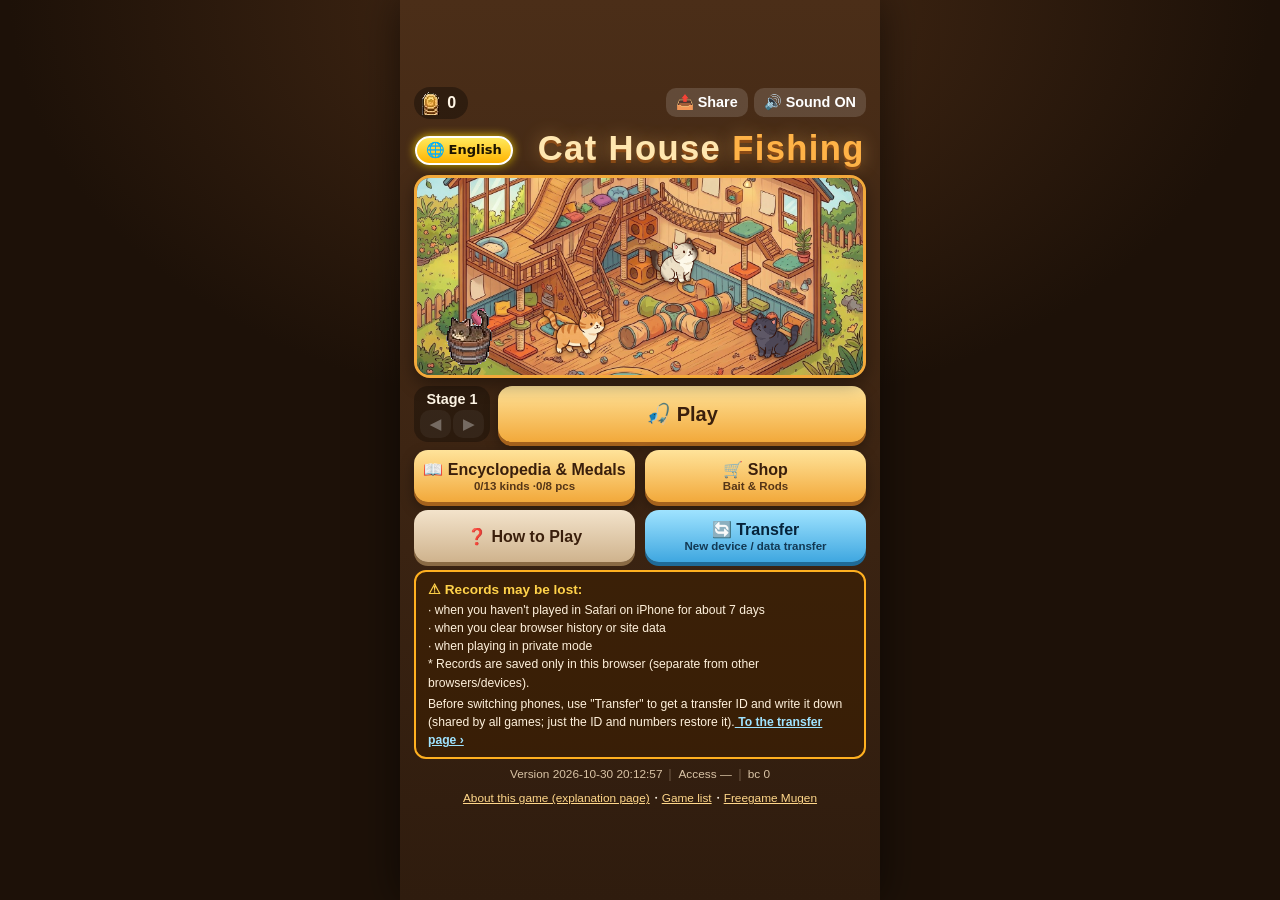
==== commit c1d6b152: "言語切替ボタン(🌐)をタイトル左横に追加・英語対応 — version 2026-10-30 20:12:57" ====
--- a/game/index.html
+++ b/game/index.html
@@ -27,10 +27,11 @@
 })();
 </script>
 <meta charset="UTF-8" />
+<script>window.NK_I18N_CFG={"base": "../", "anchors": [["h1.logo", "prepend"]], "langs": ["ja", "en"]};</script><script src="../i18n/i18n.js?v=20261030201257"></script>
 <!--nk-autoupdate--><script>
 /* 自動更新: 新しい版が公開されたら、安全なとき（タイトル画面など・試合中でない）だけ自動で読み込み直す。記録(localStorage)には触れない。 */
 (function () {
-  var PAGE_LABEL = '2026-10-29 21:22:40';
+  var PAGE_LABEL = '2026-10-30 20:12:57';
   var URL = '/nekotsuri/version.json', KEY = 'nkReloadFor:nekotsuri', EVERY = 60;
   function safe() { try { return !!(!document.getElementById('scr-play').classList.contains('active') && !document.querySelector('.overlay.show')); } catch (e) { return false; } }
   var busy = false;
@@ -53,12 +54,12 @@
 })();
 </script><!--/nk-autoupdate-->
 <meta name="viewport" content="width=device-width, initial-scale=1, viewport-fit=cover, user-scalable=no" />
-<meta name="nk-v" content="20261029212240" />
+<meta name="nk-v" content="20261030201257" />
 <title>猫ハウスつり</title>
 <meta name="description" content="猫ハウスで猫を釣るブラウザゲーム。エサを選んでキャスト、ウキが沈んだら合わせて、テンションに気をつけながらリールを巻こう。" />
 <meta name="theme-color" content="#3b2414" />
 <link rel="apple-touch-icon" href="/apple-touch-icon.png" />
-<link rel="stylesheet" href="css/style.css?v=20261029212240" />
+<link rel="stylesheet" href="css/style.css?v=20261030201257" />
 <script>
 /* 訪問ログ (nikkukyuu-visitlog): 1タブ1回 + 人らしい訪問/対戦開始の印。IPや個人情報は送らない。失敗しても何もしない。 */
 (function () {
@@ -107,11 +108,11 @@
     </div>
     <h1 class="logo">猫ハウス<span>つり</span></h1>
     <div class="hero">
-      <img class="hero-bg" src="assets/cathouse.jpg?v=20261029212240" alt="猫ハウス">
-      <img class="hero-cat c1" src="assets/cats/chatora_walk1.png?v=20261029212240" alt="">
-      <img class="hero-cat c2" src="assets/cats/siamese_sit.png?v=20261029212240" alt="">
-      <img class="hero-cat c3" src="assets/cats/kuro_sit.png?v=20261029212240" alt="">
-      <img class="hero-bucket" src="assets/items/bucket.png?v=20261029212240" alt="">
+      <img class="hero-bg" src="assets/cathouse.jpg?v=20261030201257" alt="猫ハウス">
+      <img class="hero-cat c1" src="assets/cats/chatora_walk1.png?v=20261030201257" alt="">
+      <img class="hero-cat c2" src="assets/cats/siamese_sit.png?v=20261030201257" alt="">
+      <img class="hero-cat c3" src="assets/cats/kuro_sit.png?v=20261030201257" alt="">
+      <img class="hero-bucket" src="assets/items/bucket.png?v=20261030201257" alt="">
     </div>
     <div class="play-row">
       <div class="stage-sel">
@@ -146,7 +147,7 @@
     <header class="hud">
       <span class="h-stage" id="hud-stage">ST 1</span>
       <span title="のこりキャスト">🎣<b id="hud-casts">10</b></span>
-      <span title="釣った数/目標"><img src="assets/items/bucket.png?v=20261029212240" alt="バケツ"><b id="hud-caught">0/3</b></span>
+      <span title="釣った数/目標"><img src="assets/items/bucket.png?v=20261030201257" alt="バケツ"><b id="hud-caught">0/3</b></span>
       <span title="コイン">🪙<b id="hud-coins">0</b></span>
       <button type="button" id="btn-quit" class="mini" aria-label="やめる">✕</button>
     </header>
@@ -193,7 +194,7 @@
     <p class="cc-perfect" id="catch-perfect" hidden>パーフェクト合わせ ボーナス ×1.2</p>
     <p class="cc-coin">🪙 <b id="catch-coin">+0</b></p>
     <p class="cc-desc" id="catch-desc"></p>
-    <p class="cc-bucket"><img src="assets/items/bucket.png?v=20261029212240" alt="">バケツに入れた！</p>
+    <p class="cc-bucket"><img src="assets/items/bucket.png?v=20261030201257" alt="">バケツに入れた！</p>
     <button type="button" id="catch-ok" class="btn big">つぎへ</button>
   </div></div>
 
@@ -231,12 +232,12 @@
 
   <div id="medal-pop" class="medal-pop"></div>
 </div>
-<script src="js/sprites.js?v=20261029212240"></script>
-<script src="js/data.js?v=20261029212240"></script>
-<script src="js/save.js?v=20261029212240"></script>
-<script src="js/meta.js?v=20261029212240"></script>
-<script src="js/sound.js?v=20261029212240"></script>
-<script src="js/game.js?v=20261029212240"></script>
+<script src="js/sprites.js?v=20261030201257"></script>
+<script src="js/data.js?v=20261030201257"></script>
+<script src="js/save.js?v=20261030201257"></script>
+<script src="js/meta.js?v=20261030201257"></script>
+<script src="js/sound.js?v=20261030201257"></script>
+<script src="js/game.js?v=20261030201257"></script>
 <script>
 /* 共有ボタン: navigator.share → fallback copy + toast (X / LINE) */
 (function () {
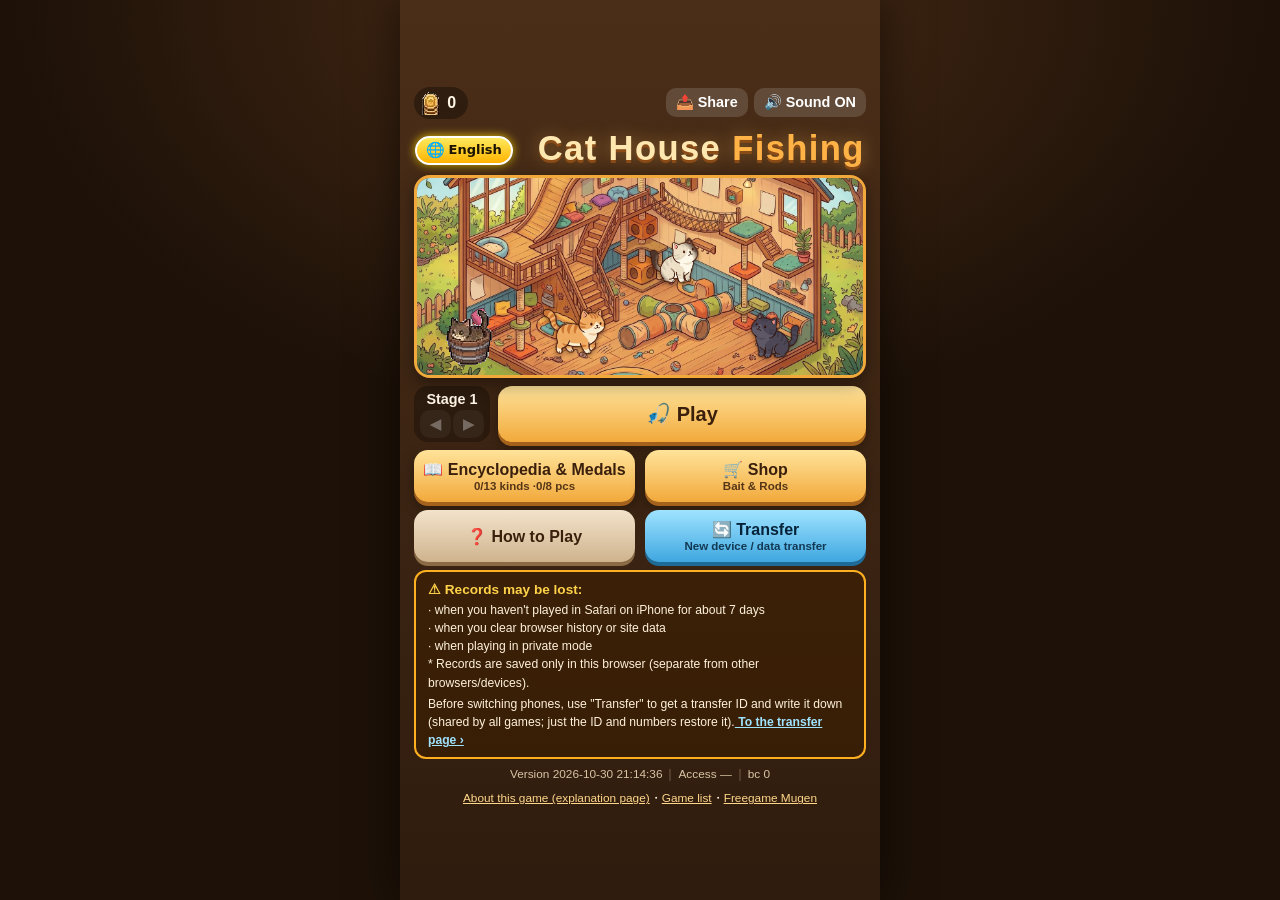
==== commit 5d3ba359: "多言語対応: 15言語の翻訳を追加（タイトルは英語固定）" ====
--- a/game/index.html
+++ b/game/index.html
@@ -27,11 +27,11 @@
 })();
 </script>
 <meta charset="UTF-8" />
-<script>window.NK_I18N_CFG={"base": "../", "anchors": [["h1.logo", "prepend"]], "langs": ["ja", "en"]};</script><script src="../i18n/i18n.js?v=20261030201257"></script>
+<script>window.NK_I18N_CFG={"base": "../", "anchors": [["h1.logo", "prepend"]]};</script><script src="../i18n/i18n.js?v=20261030211436"></script>
 <!--nk-autoupdate--><script>
 /* 自動更新: 新しい版が公開されたら、安全なとき（タイトル画面など・試合中でない）だけ自動で読み込み直す。記録(localStorage)には触れない。 */
 (function () {
-  var PAGE_LABEL = '2026-10-30 20:12:57';
+  var PAGE_LABEL = '2026-10-30 21:14:36';
   var URL = '/nekotsuri/version.json', KEY = 'nkReloadFor:nekotsuri', EVERY = 60;
   function safe() { try { return !!(!document.getElementById('scr-play').classList.contains('active') && !document.querySelector('.overlay.show')); } catch (e) { return false; } }
   var busy = false;
@@ -54,12 +54,12 @@
 })();
 </script><!--/nk-autoupdate-->
 <meta name="viewport" content="width=device-width, initial-scale=1, viewport-fit=cover, user-scalable=no" />
-<meta name="nk-v" content="20261030201257" />
+<meta name="nk-v" content="20261030211436" />
 <title>猫ハウスつり</title>
 <meta name="description" content="猫ハウスで猫を釣るブラウザゲーム。エサを選んでキャスト、ウキが沈んだら合わせて、テンションに気をつけながらリールを巻こう。" />
 <meta name="theme-color" content="#3b2414" />
 <link rel="apple-touch-icon" href="/apple-touch-icon.png" />
-<link rel="stylesheet" href="css/style.css?v=20261030201257" />
+<link rel="stylesheet" href="css/style.css?v=20261030211436" />
 <script>
 /* 訪問ログ (nikkukyuu-visitlog): 1タブ1回 + 人らしい訪問/対戦開始の印。IPや個人情報は送らない。失敗しても何もしない。 */
 (function () {
@@ -108,11 +108,11 @@
     </div>
     <h1 class="logo">猫ハウス<span>つり</span></h1>
     <div class="hero">
-      <img class="hero-bg" src="assets/cathouse.jpg?v=20261030201257" alt="猫ハウス">
-      <img class="hero-cat c1" src="assets/cats/chatora_walk1.png?v=20261030201257" alt="">
-      <img class="hero-cat c2" src="assets/cats/siamese_sit.png?v=20261030201257" alt="">
-      <img class="hero-cat c3" src="assets/cats/kuro_sit.png?v=20261030201257" alt="">
-      <img class="hero-bucket" src="assets/items/bucket.png?v=20261030201257" alt="">
+      <img class="hero-bg" src="assets/cathouse.jpg?v=20261030211436" alt="猫ハウス">
+      <img class="hero-cat c1" src="assets/cats/chatora_walk1.png?v=20261030211436" alt="">
+      <img class="hero-cat c2" src="assets/cats/siamese_sit.png?v=20261030211436" alt="">
+      <img class="hero-cat c3" src="assets/cats/kuro_sit.png?v=20261030211436" alt="">
+      <img class="hero-bucket" src="assets/items/bucket.png?v=20261030211436" alt="">
     </div>
     <div class="play-row">
       <div class="stage-sel">
@@ -147,7 +147,7 @@
     <header class="hud">
       <span class="h-stage" id="hud-stage">ST 1</span>
       <span title="のこりキャスト">🎣<b id="hud-casts">10</b></span>
-      <span title="釣った数/目標"><img src="assets/items/bucket.png?v=20261030201257" alt="バケツ"><b id="hud-caught">0/3</b></span>
+      <span title="釣った数/目標"><img src="assets/items/bucket.png?v=20261030211436" alt="バケツ"><b id="hud-caught">0/3</b></span>
       <span title="コイン">🪙<b id="hud-coins">0</b></span>
       <button type="button" id="btn-quit" class="mini" aria-label="やめる">✕</button>
     </header>
@@ -194,7 +194,7 @@
     <p class="cc-perfect" id="catch-perfect" hidden>パーフェクト合わせ ボーナス ×1.2</p>
     <p class="cc-coin">🪙 <b id="catch-coin">+0</b></p>
     <p class="cc-desc" id="catch-desc"></p>
-    <p class="cc-bucket"><img src="assets/items/bucket.png?v=20261030201257" alt="">バケツに入れた！</p>
+    <p class="cc-bucket"><img src="assets/items/bucket.png?v=20261030211436" alt="">バケツに入れた！</p>
     <button type="button" id="catch-ok" class="btn big">つぎへ</button>
   </div></div>
 
@@ -232,12 +232,12 @@
 
   <div id="medal-pop" class="medal-pop"></div>
 </div>
-<script src="js/sprites.js?v=20261030201257"></script>
-<script src="js/data.js?v=20261030201257"></script>
-<script src="js/save.js?v=20261030201257"></script>
-<script src="js/meta.js?v=20261030201257"></script>
-<script src="js/sound.js?v=20261030201257"></script>
-<script src="js/game.js?v=20261030201257"></script>
+<script src="js/sprites.js?v=20261030211436"></script>
+<script src="js/data.js?v=20261030211436"></script>
+<script src="js/save.js?v=20261030211436"></script>
+<script src="js/meta.js?v=20261030211436"></script>
+<script src="js/sound.js?v=20261030211436"></script>
+<script src="js/game.js?v=20261030211436"></script>
 <script>
 /* 共有ボタン: navigator.share → fallback copy + toast (X / LINE) */
 (function () {
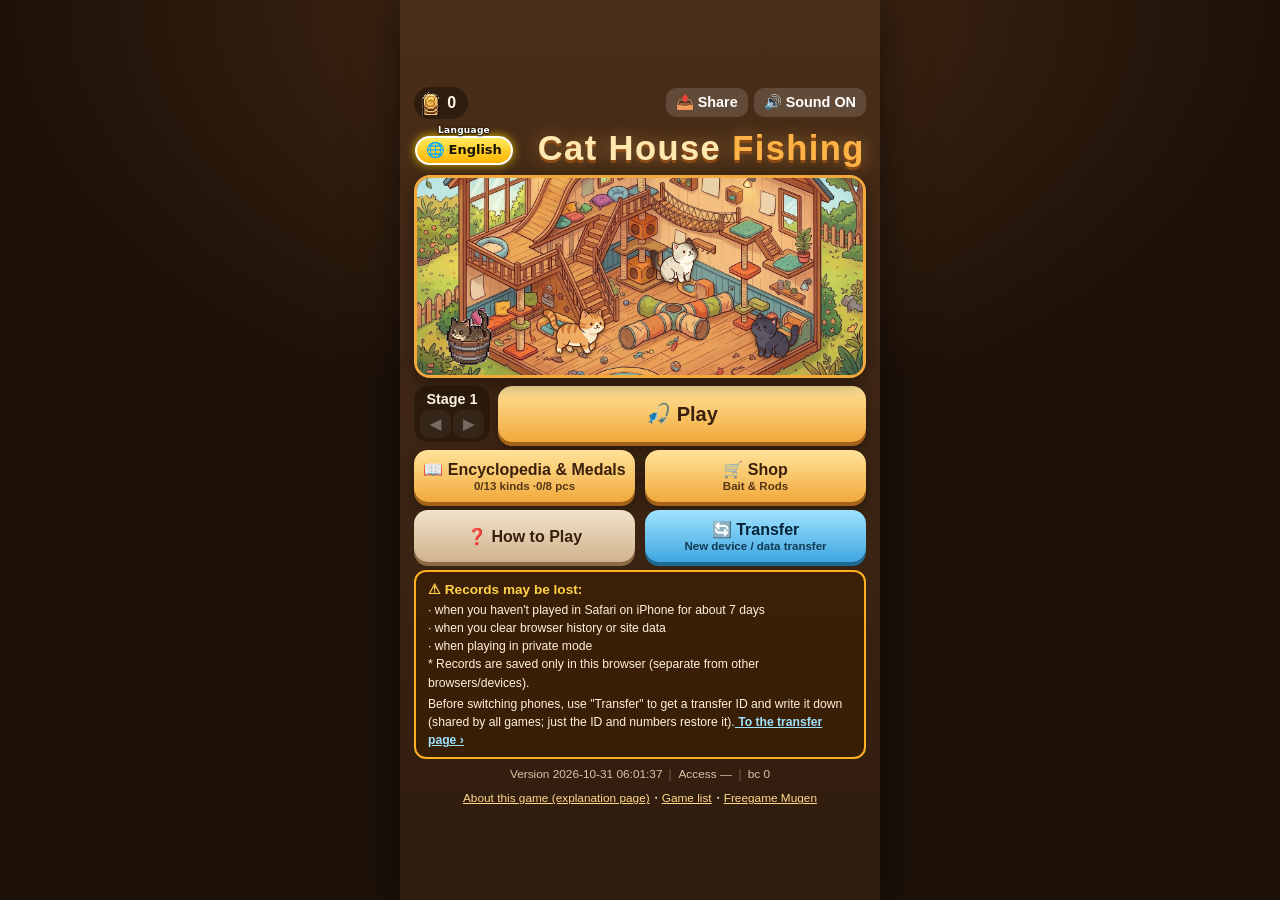
==== commit affb8cd3: "言語ボタン上に固定ラベル Language を追加・翻訳表示の調整 — version 2026-10-31 06:01:37" ====
--- a/game/index.html
+++ b/game/index.html
@@ -27,11 +27,11 @@
 })();
 </script>
 <meta charset="UTF-8" />
-<script>window.NK_I18N_CFG={"base": "../", "anchors": [["h1.logo", "prepend"]]};</script><script src="../i18n/i18n.js?v=20261030211436"></script>
+<script>window.NK_I18N_CFG={"base": "../", "anchors": [["h1.logo", "prepend"]]};</script><script src="../i18n/i18n.js?v=20261031060137"></script>
 <!--nk-autoupdate--><script>
 /* 自動更新: 新しい版が公開されたら、安全なとき（タイトル画面など・試合中でない）だけ自動で読み込み直す。記録(localStorage)には触れない。 */
 (function () {
-  var PAGE_LABEL = '2026-10-30 21:14:36';
+  var PAGE_LABEL = '2026-10-31 06:01:37';
   var URL = '/nekotsuri/version.json', KEY = 'nkReloadFor:nekotsuri', EVERY = 60;
   function safe() { try { return !!(!document.getElementById('scr-play').classList.contains('active') && !document.querySelector('.overlay.show')); } catch (e) { return false; } }
   var busy = false;
@@ -54,12 +54,12 @@
 })();
 </script><!--/nk-autoupdate-->
 <meta name="viewport" content="width=device-width, initial-scale=1, viewport-fit=cover, user-scalable=no" />
-<meta name="nk-v" content="20261030211436" />
+<meta name="nk-v" content="20261031060137" />
 <title>猫ハウスつり</title>
 <meta name="description" content="猫ハウスで猫を釣るブラウザゲーム。エサを選んでキャスト、ウキが沈んだら合わせて、テンションに気をつけながらリールを巻こう。" />
 <meta name="theme-color" content="#3b2414" />
 <link rel="apple-touch-icon" href="/apple-touch-icon.png" />
-<link rel="stylesheet" href="css/style.css?v=20261030211436" />
+<link rel="stylesheet" href="css/style.css?v=20261031060137" />
 <script>
 /* 訪問ログ (nikkukyuu-visitlog): 1タブ1回 + 人らしい訪問/対戦開始の印。IPや個人情報は送らない。失敗しても何もしない。 */
 (function () {
@@ -108,11 +108,11 @@
     </div>
     <h1 class="logo">猫ハウス<span>つり</span></h1>
     <div class="hero">
-      <img class="hero-bg" src="assets/cathouse.jpg?v=20261030211436" alt="猫ハウス">
-      <img class="hero-cat c1" src="assets/cats/chatora_walk1.png?v=20261030211436" alt="">
-      <img class="hero-cat c2" src="assets/cats/siamese_sit.png?v=20261030211436" alt="">
-      <img class="hero-cat c3" src="assets/cats/kuro_sit.png?v=20261030211436" alt="">
-      <img class="hero-bucket" src="assets/items/bucket.png?v=20261030211436" alt="">
+      <img class="hero-bg" src="assets/cathouse.jpg?v=20261031060137" alt="猫ハウス">
+      <img class="hero-cat c1" src="assets/cats/chatora_walk1.png?v=20261031060137" alt="">
+      <img class="hero-cat c2" src="assets/cats/siamese_sit.png?v=20261031060137" alt="">
+      <img class="hero-cat c3" src="assets/cats/kuro_sit.png?v=20261031060137" alt="">
+      <img class="hero-bucket" src="assets/items/bucket.png?v=20261031060137" alt="">
     </div>
     <div class="play-row">
       <div class="stage-sel">
@@ -147,7 +147,7 @@
     <header class="hud">
       <span class="h-stage" id="hud-stage">ST 1</span>
       <span title="のこりキャスト">🎣<b id="hud-casts">10</b></span>
-      <span title="釣った数/目標"><img src="assets/items/bucket.png?v=20261030211436" alt="バケツ"><b id="hud-caught">0/3</b></span>
+      <span title="釣った数/目標"><img src="assets/items/bucket.png?v=20261031060137" alt="バケツ"><b id="hud-caught">0/3</b></span>
       <span title="コイン">🪙<b id="hud-coins">0</b></span>
       <button type="button" id="btn-quit" class="mini" aria-label="やめる">✕</button>
     </header>
@@ -194,7 +194,7 @@
     <p class="cc-perfect" id="catch-perfect" hidden>パーフェクト合わせ ボーナス ×1.2</p>
     <p class="cc-coin">🪙 <b id="catch-coin">+0</b></p>
     <p class="cc-desc" id="catch-desc"></p>
-    <p class="cc-bucket"><img src="assets/items/bucket.png?v=20261030211436" alt="">バケツに入れた！</p>
+    <p class="cc-bucket"><img src="assets/items/bucket.png?v=20261031060137" alt="">バケツに入れた！</p>
     <button type="button" id="catch-ok" class="btn big">つぎへ</button>
   </div></div>
 
@@ -232,12 +232,12 @@
 
   <div id="medal-pop" class="medal-pop"></div>
 </div>
-<script src="js/sprites.js?v=20261030211436"></script>
-<script src="js/data.js?v=20261030211436"></script>
-<script src="js/save.js?v=20261030211436"></script>
-<script src="js/meta.js?v=20261030211436"></script>
-<script src="js/sound.js?v=20261030211436"></script>
-<script src="js/game.js?v=20261030211436"></script>
+<script src="js/sprites.js?v=20261031060137"></script>
+<script src="js/data.js?v=20261031060137"></script>
+<script src="js/save.js?v=20261031060137"></script>
+<script src="js/meta.js?v=20261031060137"></script>
+<script src="js/sound.js?v=20261031060137"></script>
+<script src="js/game.js?v=20261031060137"></script>
 <script>
 /* 共有ボタン: navigator.share → fallback copy + toast (X / LINE) */
 (function () {
--- a/game/css/style.css
+++ b/game/css/style.css
@@ -74,7 +74,8 @@
 .spot-txt { flex: 1; min-width: 0; text-align: center; font-weight: 900; font-size: .95rem; line-height: 1.25; }
 .spot-txt > div { white-space: nowrap; overflow: hidden; text-overflow: ellipsis; }
 .spot-txt small { font-weight: 700; opacity: .7; } .spot-sub { font-size: .7rem; font-weight: 700; color: #d9c3a5; }
-.baits { display: grid; grid-template-columns: repeat(6, 1fr); gap: 4px; }
+.baits { display: grid; grid-template-columns: repeat(6, minmax(0, 1fr)); gap: 4px; }
+html:not([lang="ja"]) .bait-chip .bn { white-space: normal; overflow-wrap: anywhere; text-align: center; font-size: .5rem; line-height: 1.05; max-height: 2.2em; }
 .bait-chip { position: relative; display: flex; flex-direction: column; align-items: center; justify-content: center; gap: 0; padding: 3px 1px 2px; min-height: 52px; border-radius: 10px;
   border: 2px solid transparent; background: rgba(255,255,255,.12); color: #fff; cursor: pointer; }
 .bait-chip img { height: 24px; image-rendering: pixelated; }
@@ -149,7 +150,7 @@
 .medal-pop.show { transform: translate(-50%, 0); visibility: visible; }
 .medal-pop img { height: 46px; image-rendering: pixelated; } .medal-pop div { display: flex; flex-direction: column; } .medal-pop small { font-weight: 800; }
 @media (max-height: 700px) {
-  #scr-title { gap: 6px; } .logo { font-size: 1.8rem; } .hero { aspect-ratio: 1376 / 400; } .btn { min-height: 44px; padding: 6px 8px; } .save-notice { font-size: .7rem; }
+  #scr-title { gap: 6px; } .logo { font-size: 1.8rem; margin-top: 10px; } .hero { aspect-ratio: 1376 / 400; } .btn { min-height: 44px; padding: 6px 8px; } .save-notice { font-size: .7rem; }
   .bait-chip { min-height: 46px; } .main-btn { min-height: 54px; }
 }
 @media (prefers-reduced-motion: reduce) { .btn-transfer, .hero-cat.c1 { animation: none; } }
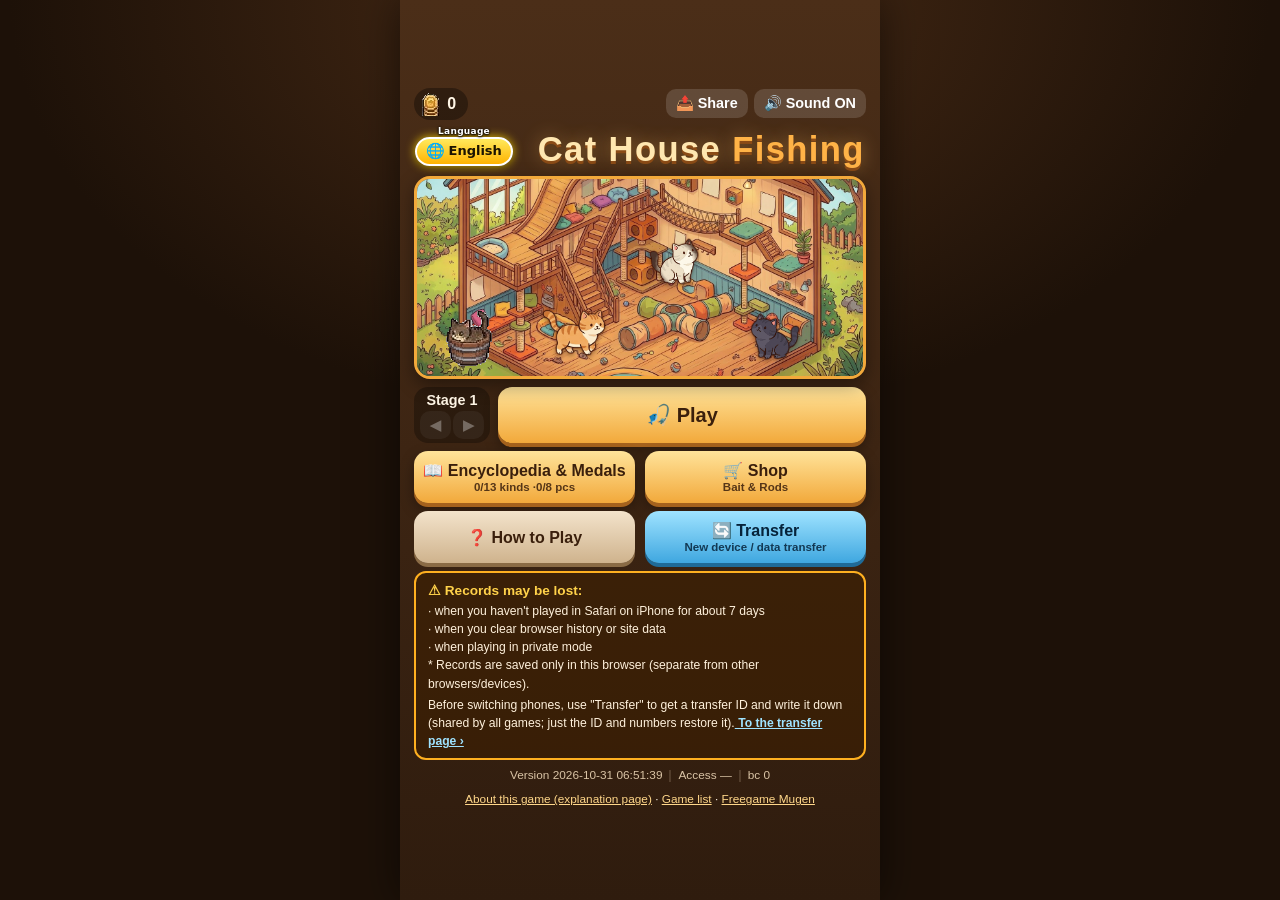
==== commit b2114b1a: "多言語: 漏れ翻訳追加・遊び方パネルの自動縮小 — version 2026-10-31 06:51:39" ====
--- a/game/index.html
+++ b/game/index.html
@@ -27,11 +27,11 @@
 })();
 </script>
 <meta charset="UTF-8" />
-<script>window.NK_I18N_CFG={"base": "../", "anchors": [["h1.logo", "prepend"]]};</script><script src="../i18n/i18n.js?v=20261031060137"></script>
+<script>window.NK_I18N_CFG={"base": "../", "anchors": [["h1.logo", "prepend"]]};</script><script src="../i18n/i18n.js?v=20261031065139"></script>
 <!--nk-autoupdate--><script>
 /* 自動更新: 新しい版が公開されたら、安全なとき（タイトル画面など・試合中でない）だけ自動で読み込み直す。記録(localStorage)には触れない。 */
 (function () {
-  var PAGE_LABEL = '2026-10-31 06:01:37';
+  var PAGE_LABEL = '2026-10-31 06:51:39';
   var URL = '/nekotsuri/version.json', KEY = 'nkReloadFor:nekotsuri', EVERY = 60;
   function safe() { try { return !!(!document.getElementById('scr-play').classList.contains('active') && !document.querySelector('.overlay.show')); } catch (e) { return false; } }
   var busy = false;
@@ -54,12 +54,12 @@
 })();
 </script><!--/nk-autoupdate-->
 <meta name="viewport" content="width=device-width, initial-scale=1, viewport-fit=cover, user-scalable=no" />
-<meta name="nk-v" content="20261031060137" />
+<meta name="nk-v" content="20261031065139" />
 <title>猫ハウスつり</title>
 <meta name="description" content="猫ハウスで猫を釣るブラウザゲーム。エサを選んでキャスト、ウキが沈んだら合わせて、テンションに気をつけながらリールを巻こう。" />
 <meta name="theme-color" content="#3b2414" />
 <link rel="apple-touch-icon" href="/apple-touch-icon.png" />
-<link rel="stylesheet" href="css/style.css?v=20261031060137" />
+<link rel="stylesheet" href="css/style.css?v=20261031065139" />
 <script>
 /* 訪問ログ (nikkukyuu-visitlog): 1タブ1回 + 人らしい訪問/対戦開始の印。IPや個人情報は送らない。失敗しても何もしない。 */
 (function () {
@@ -108,11 +108,11 @@
     </div>
     <h1 class="logo">猫ハウス<span>つり</span></h1>
     <div class="hero">
-      <img class="hero-bg" src="assets/cathouse.jpg?v=20261031060137" alt="猫ハウス">
-      <img class="hero-cat c1" src="assets/cats/chatora_walk1.png?v=20261031060137" alt="">
-      <img class="hero-cat c2" src="assets/cats/siamese_sit.png?v=20261031060137" alt="">
-      <img class="hero-cat c3" src="assets/cats/kuro_sit.png?v=20261031060137" alt="">
-      <img class="hero-bucket" src="assets/items/bucket.png?v=20261031060137" alt="">
+      <img class="hero-bg" src="assets/cathouse.jpg?v=20261031065139" alt="猫ハウス">
+      <img class="hero-cat c1" src="assets/cats/chatora_walk1.png?v=20261031065139" alt="">
+      <img class="hero-cat c2" src="assets/cats/siamese_sit.png?v=20261031065139" alt="">
+      <img class="hero-cat c3" src="assets/cats/kuro_sit.png?v=20261031065139" alt="">
+      <img class="hero-bucket" src="assets/items/bucket.png?v=20261031065139" alt="">
     </div>
     <div class="play-row">
       <div class="stage-sel">
@@ -147,7 +147,7 @@
     <header class="hud">
       <span class="h-stage" id="hud-stage">ST 1</span>
       <span title="のこりキャスト">🎣<b id="hud-casts">10</b></span>
-      <span title="釣った数/目標"><img src="assets/items/bucket.png?v=20261031060137" alt="バケツ"><b id="hud-caught">0/3</b></span>
+      <span title="釣った数/目標"><img src="assets/items/bucket.png?v=20261031065139" alt="バケツ"><b id="hud-caught">0/3</b></span>
       <span title="コイン">🪙<b id="hud-coins">0</b></span>
       <button type="button" id="btn-quit" class="mini" aria-label="やめる">✕</button>
     </header>
@@ -194,7 +194,7 @@
     <p class="cc-perfect" id="catch-perfect" hidden>パーフェクト合わせ ボーナス ×1.2</p>
     <p class="cc-coin">🪙 <b id="catch-coin">+0</b></p>
     <p class="cc-desc" id="catch-desc"></p>
-    <p class="cc-bucket"><img src="assets/items/bucket.png?v=20261031060137" alt="">バケツに入れた！</p>
+    <p class="cc-bucket"><img src="assets/items/bucket.png?v=20261031065139" alt="">バケツに入れた！</p>
     <button type="button" id="catch-ok" class="btn big">つぎへ</button>
   </div></div>
 
@@ -232,12 +232,12 @@
 
   <div id="medal-pop" class="medal-pop"></div>
 </div>
-<script src="js/sprites.js?v=20261031060137"></script>
-<script src="js/data.js?v=20261031060137"></script>
-<script src="js/save.js?v=20261031060137"></script>
-<script src="js/meta.js?v=20261031060137"></script>
-<script src="js/sound.js?v=20261031060137"></script>
-<script src="js/game.js?v=20261031060137"></script>
+<script src="js/sprites.js?v=20261031065139"></script>
+<script src="js/data.js?v=20261031065139"></script>
+<script src="js/save.js?v=20261031065139"></script>
+<script src="js/meta.js?v=20261031065139"></script>
+<script src="js/sound.js?v=20261031065139"></script>
+<script src="js/game.js?v=20261031065139"></script>
 <script>
 /* 共有ボタン: navigator.share → fallback copy + toast (X / LINE) */
 (function () {
--- a/game/css/style.css
+++ b/game/css/style.css
@@ -144,7 +144,9 @@
 .res-cats { display: flex; flex-wrap: wrap; justify-content: center; gap: 4px; min-height: 40px; }
 .res-cats img { height: 44px; }
 .res-unlock { color: #9fe3ff; font-weight: 900; font-size: .9rem; }
-.howto h2 { margin: 0; text-align: center; } .howto ol { margin: 0; padding-left: 1.3em; font-size: .86rem; line-height: 1.55; } .howto li { margin-bottom: 4px; }
+.howto h2 { margin: 0; text-align: center; } .howto ol { margin: 0; padding-left: 1.3em; font-size: calc(.86rem * var(--hs, 1)); line-height: calc(1.25 + .3 * var(--hs, 1)); } .howto li { margin-bottom: calc(4px * var(--hs, 1)); }
+.howto .small { font-size: calc(.8rem * var(--hs, 1)); } .howto h2 { font-size: calc(1.5rem * var(--hs, 1)); }
+#scr-title .nk-lang-wrap { z-index: 15; }
 .medal-pop { position: absolute; left: 50%; top: 10px; z-index: 40; transform: translate(-50%, calc(-100% - 20px)); visibility: hidden; display: flex; align-items: center; gap: 8px; padding: 8px 14px; border-radius: 14px;
   background: linear-gradient(180deg, #fff2c4, #f2b54b); color: #3a1f0c; box-shadow: 0 8px 22px rgba(0,0,0,.45); transition: transform .4s; width: max-content; max-width: 92%; }
 .medal-pop.show { transform: translate(-50%, 0); visibility: visible; }
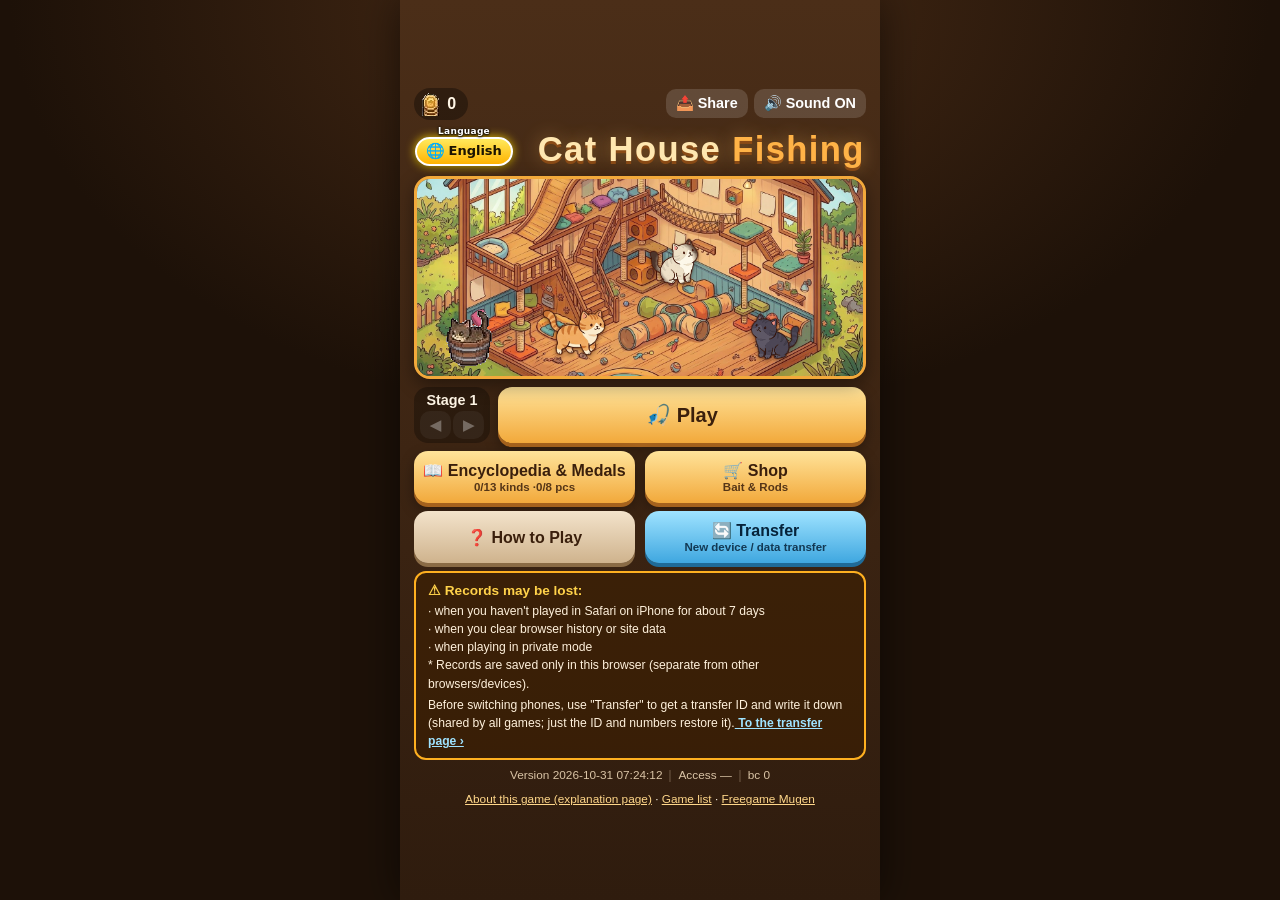
==== commit 0bf61d5d: "多言語: クリアボーナス/新しい場所解放の翻訳・ねらう場所の猫リストを折り返し・独語「好物」統一 — version 2026-10-31 07:24:12" ====
--- a/game/index.html
+++ b/game/index.html
@@ -27,11 +27,11 @@
 })();
 </script>
 <meta charset="UTF-8" />
-<script>window.NK_I18N_CFG={"base": "../", "anchors": [["h1.logo", "prepend"]]};</script><script src="../i18n/i18n.js?v=20261031065139"></script>
+<script>window.NK_I18N_CFG={"base": "../", "anchors": [["h1.logo", "prepend"]]};</script><script src="../i18n/i18n.js?v=20261031072412"></script>
 <!--nk-autoupdate--><script>
 /* 自動更新: 新しい版が公開されたら、安全なとき（タイトル画面など・試合中でない）だけ自動で読み込み直す。記録(localStorage)には触れない。 */
 (function () {
-  var PAGE_LABEL = '2026-10-31 06:51:39';
+  var PAGE_LABEL = '2026-10-31 07:24:12';
   var URL = '/nekotsuri/version.json', KEY = 'nkReloadFor:nekotsuri', EVERY = 60;
   function safe() { try { return !!(!document.getElementById('scr-play').classList.contains('active') && !document.querySelector('.overlay.show')); } catch (e) { return false; } }
   var busy = false;
@@ -54,12 +54,12 @@
 })();
 </script><!--/nk-autoupdate-->
 <meta name="viewport" content="width=device-width, initial-scale=1, viewport-fit=cover, user-scalable=no" />
-<meta name="nk-v" content="20261031065139" />
+<meta name="nk-v" content="20261031072412" />
 <title>猫ハウスつり</title>
 <meta name="description" content="猫ハウスで猫を釣るブラウザゲーム。エサを選んでキャスト、ウキが沈んだら合わせて、テンションに気をつけながらリールを巻こう。" />
 <meta name="theme-color" content="#3b2414" />
 <link rel="apple-touch-icon" href="/apple-touch-icon.png" />
-<link rel="stylesheet" href="css/style.css?v=20261031065139" />
+<link rel="stylesheet" href="css/style.css?v=20261031072412" />
 <script>
 /* 訪問ログ (nikkukyuu-visitlog): 1タブ1回 + 人らしい訪問/対戦開始の印。IPや個人情報は送らない。失敗しても何もしない。 */
 (function () {
@@ -108,11 +108,11 @@
     </div>
     <h1 class="logo">猫ハウス<span>つり</span></h1>
     <div class="hero">
-      <img class="hero-bg" src="assets/cathouse.jpg?v=20261031065139" alt="猫ハウス">
-      <img class="hero-cat c1" src="assets/cats/chatora_walk1.png?v=20261031065139" alt="">
-      <img class="hero-cat c2" src="assets/cats/siamese_sit.png?v=20261031065139" alt="">
-      <img class="hero-cat c3" src="assets/cats/kuro_sit.png?v=20261031065139" alt="">
-      <img class="hero-bucket" src="assets/items/bucket.png?v=20261031065139" alt="">
+      <img class="hero-bg" src="assets/cathouse.jpg?v=20261031072412" alt="猫ハウス">
+      <img class="hero-cat c1" src="assets/cats/chatora_walk1.png?v=20261031072412" alt="">
+      <img class="hero-cat c2" src="assets/cats/siamese_sit.png?v=20261031072412" alt="">
+      <img class="hero-cat c3" src="assets/cats/kuro_sit.png?v=20261031072412" alt="">
+      <img class="hero-bucket" src="assets/items/bucket.png?v=20261031072412" alt="">
     </div>
     <div class="play-row">
       <div class="stage-sel">
@@ -147,7 +147,7 @@
     <header class="hud">
       <span class="h-stage" id="hud-stage">ST 1</span>
       <span title="のこりキャスト">🎣<b id="hud-casts">10</b></span>
-      <span title="釣った数/目標"><img src="assets/items/bucket.png?v=20261031065139" alt="バケツ"><b id="hud-caught">0/3</b></span>
+      <span title="釣った数/目標"><img src="assets/items/bucket.png?v=20261031072412" alt="バケツ"><b id="hud-caught">0/3</b></span>
       <span title="コイン">🪙<b id="hud-coins">0</b></span>
       <button type="button" id="btn-quit" class="mini" aria-label="やめる">✕</button>
     </header>
@@ -194,7 +194,7 @@
     <p class="cc-perfect" id="catch-perfect" hidden>パーフェクト合わせ ボーナス ×1.2</p>
     <p class="cc-coin">🪙 <b id="catch-coin">+0</b></p>
     <p class="cc-desc" id="catch-desc"></p>
-    <p class="cc-bucket"><img src="assets/items/bucket.png?v=20261031065139" alt="">バケツに入れた！</p>
+    <p class="cc-bucket"><img src="assets/items/bucket.png?v=20261031072412" alt="">バケツに入れた！</p>
     <button type="button" id="catch-ok" class="btn big">つぎへ</button>
   </div></div>
 
@@ -232,12 +232,12 @@
 
   <div id="medal-pop" class="medal-pop"></div>
 </div>
-<script src="js/sprites.js?v=20261031065139"></script>
-<script src="js/data.js?v=20261031065139"></script>
-<script src="js/save.js?v=20261031065139"></script>
-<script src="js/meta.js?v=20261031065139"></script>
-<script src="js/sound.js?v=20261031065139"></script>
-<script src="js/game.js?v=20261031065139"></script>
+<script src="js/sprites.js?v=20261031072412"></script>
+<script src="js/data.js?v=20261031072412"></script>
+<script src="js/save.js?v=20261031072412"></script>
+<script src="js/meta.js?v=20261031072412"></script>
+<script src="js/sound.js?v=20261031072412"></script>
+<script src="js/game.js?v=20261031072412"></script>
 <script>
 /* 共有ボタン: navigator.share → fallback copy + toast (X / LINE) */
 (function () {
--- a/game/css/style.css
+++ b/game/css/style.css
@@ -160,7 +160,7 @@
 
 .aim-row { text-align: center; line-height: 1.25; min-height: 2.3em; }
 #aim-name { font-weight: 900; font-size: .95rem; white-space: nowrap; overflow: hidden; text-overflow: ellipsis; }
-.aim-sub { font-size: .7rem; font-weight: 700; color: #d9c3a5; white-space: nowrap; overflow: hidden; text-overflow: ellipsis; }
+.aim-sub { font-size: .7rem; font-weight: 700; color: #d9c3a5; white-space: normal; overflow-wrap: anywhere; line-height: 1.2; }
 .foot a { white-space: nowrap; }
 .t-top-r { display: inline-flex; gap: 6px; align-items: center; }
 
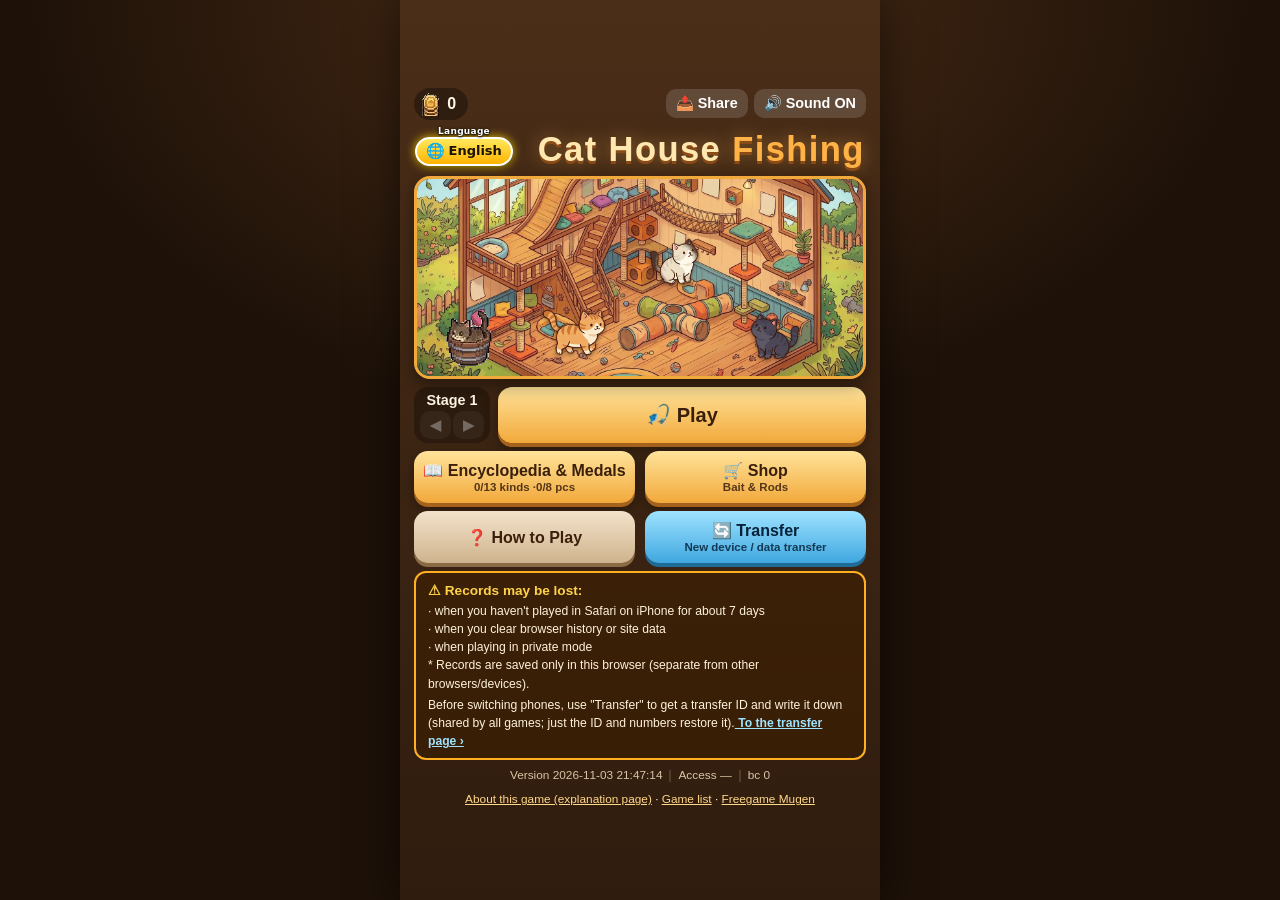
==== commit 16e3f4d5: "訪問ログに対戦の開始・終了時刻を記録 — version 2026-11-03 21:47:14" ====
--- a/game/index.html
+++ b/game/index.html
@@ -27,11 +27,11 @@
 })();
 </script>
 <meta charset="UTF-8" />
-<script>window.NK_I18N_CFG={"base": "../", "anchors": [["h1.logo", "prepend"]]};</script><script src="../i18n/i18n.js?v=20261031072412"></script>
+<script>window.NK_I18N_CFG={"base": "../", "anchors": [["h1.logo", "prepend"]]};</script><script src="../i18n/i18n.js?v=20261103214714"></script>
 <!--nk-autoupdate--><script>
 /* 自動更新: 新しい版が公開されたら、安全なとき（タイトル画面など・試合中でない）だけ自動で読み込み直す。記録(localStorage)には触れない。 */
 (function () {
-  var PAGE_LABEL = '2026-10-31 07:24:12';
+  var PAGE_LABEL = '2026-11-03 21:47:14';
   var URL = '/nekotsuri/version.json', KEY = 'nkReloadFor:nekotsuri', EVERY = 60;
   function safe() { try { return !!(!document.getElementById('scr-play').classList.contains('active') && !document.querySelector('.overlay.show')); } catch (e) { return false; } }
   var busy = false;
@@ -54,12 +54,12 @@
 })();
 </script><!--/nk-autoupdate-->
 <meta name="viewport" content="width=device-width, initial-scale=1, viewport-fit=cover, user-scalable=no" />
-<meta name="nk-v" content="20261031072412" />
+<meta name="nk-v" content="20261103214714" />
 <title>猫ハウスつり</title>
 <meta name="description" content="猫ハウスで猫を釣るブラウザゲーム。エサを選んでキャスト、ウキが沈んだら合わせて、テンションに気をつけながらリールを巻こう。" />
 <meta name="theme-color" content="#3b2414" />
 <link rel="apple-touch-icon" href="/apple-touch-icon.png" />
-<link rel="stylesheet" href="css/style.css?v=20261031072412" />
+<link rel="stylesheet" href="css/style.css?v=20261103214714" />
 <script>
 /* 訪問ログ (nikkukyuu-visitlog): 1タブ1回 + 人らしい訪問/対戦開始の印。IPや個人情報は送らない。失敗しても何もしない。 */
 (function () {
@@ -78,7 +78,14 @@
     var ref = ''; try { if (document.referrer) { var u = new URL(document.referrer); ref = u.origin + u.pathname; } } catch (e) {}
     var yt = ''; try { yt = sessionStorage.getItem('nkSrcYt') === '1' || /[?&]src=yt(&|$)/.test(location.search) ? 'yt' : ''; } catch (e) {}
     setTimeout(function () { once('nkVL:' + P, { ev: 'load', s: yt, r: ref, wd: navigator.webdriver ? 1 : 0 }); }, 0);
-    window.__nkVisitBattle = function () { send({ ev: 'battle' }) /* 対戦ごと */; };
+    /* 対戦ごと: 開始(ev=battle, b=対戦ID, m=モード) と終了(ev=bend, r=結果)。画面には何も出さない */
+    var bid = null;
+    window.__nkVisitBattle = function (m) {
+      bid = (Math.random().toString(36).slice(2, 8) + Date.now().toString(36)).replace(/[^a-z0-9]/g, '').slice(0, 16);
+      var o = { ev: 'battle', b: bid }; if (m) o.m = String(m).slice(0, 16); send(o);
+    };
+    window.__nkVisitBattleEnd = function (r) { if (!bid) return; var o = { ev: 'bend', b: bid, r: String(r || '').slice(0, 8) }; bid = null; send(o); };
+    addEventListener('pagehide', function () { try { window.__nkVisitBattleEnd('leave'); } catch (e) {} });
     window.__nkVisitShare = function () { send({ ev: 'share' }); }; /* 共有ボタンを押した回数（毎回） */
     var done = false, t = null, EV = ['pointerdown', 'touchstart', 'keydown', 'scroll', 'wheel'];
     function fire() {
@@ -108,11 +115,11 @@
     </div>
     <h1 class="logo">猫ハウス<span>つり</span></h1>
     <div class="hero">
-      <img class="hero-bg" src="assets/cathouse.jpg?v=20261031072412" alt="猫ハウス">
-      <img class="hero-cat c1" src="assets/cats/chatora_walk1.png?v=20261031072412" alt="">
-      <img class="hero-cat c2" src="assets/cats/siamese_sit.png?v=20261031072412" alt="">
-      <img class="hero-cat c3" src="assets/cats/kuro_sit.png?v=20261031072412" alt="">
-      <img class="hero-bucket" src="assets/items/bucket.png?v=20261031072412" alt="">
+      <img class="hero-bg" src="assets/cathouse.jpg?v=20261103214714" alt="猫ハウス">
+      <img class="hero-cat c1" src="assets/cats/chatora_walk1.png?v=20261103214714" alt="">
+      <img class="hero-cat c2" src="assets/cats/siamese_sit.png?v=20261103214714" alt="">
+      <img class="hero-cat c3" src="assets/cats/kuro_sit.png?v=20261103214714" alt="">
+      <img class="hero-bucket" src="assets/items/bucket.png?v=20261103214714" alt="">
     </div>
     <div class="play-row">
       <div class="stage-sel">
@@ -147,7 +154,7 @@
     <header class="hud">
       <span class="h-stage" id="hud-stage">ST 1</span>
       <span title="のこりキャスト">🎣<b id="hud-casts">10</b></span>
-      <span title="釣った数/目標"><img src="assets/items/bucket.png?v=20261031072412" alt="バケツ"><b id="hud-caught">0/3</b></span>
+      <span title="釣った数/目標"><img src="assets/items/bucket.png?v=20261103214714" alt="バケツ"><b id="hud-caught">0/3</b></span>
       <span title="コイン">🪙<b id="hud-coins">0</b></span>
       <button type="button" id="btn-quit" class="mini" aria-label="やめる">✕</button>
     </header>
@@ -194,7 +201,7 @@
     <p class="cc-perfect" id="catch-perfect" hidden>パーフェクト合わせ ボーナス ×1.2</p>
     <p class="cc-coin">🪙 <b id="catch-coin">+0</b></p>
     <p class="cc-desc" id="catch-desc"></p>
-    <p class="cc-bucket"><img src="assets/items/bucket.png?v=20261031072412" alt="">バケツに入れた！</p>
+    <p class="cc-bucket"><img src="assets/items/bucket.png?v=20261103214714" alt="">バケツに入れた！</p>
     <button type="button" id="catch-ok" class="btn big">つぎへ</button>
   </div></div>
 
@@ -232,12 +239,12 @@
 
   <div id="medal-pop" class="medal-pop"></div>
 </div>
-<script src="js/sprites.js?v=20261031072412"></script>
-<script src="js/data.js?v=20261031072412"></script>
-<script src="js/save.js?v=20261031072412"></script>
-<script src="js/meta.js?v=20261031072412"></script>
-<script src="js/sound.js?v=20261031072412"></script>
-<script src="js/game.js?v=20261031072412"></script>
+<script src="js/sprites.js?v=20261103214714"></script>
+<script src="js/data.js?v=20261103214714"></script>
+<script src="js/save.js?v=20261103214714"></script>
+<script src="js/meta.js?v=20261103214714"></script>
+<script src="js/sound.js?v=20261103214714"></script>
+<script src="js/game.js?v=20261103214714"></script>
 <script>
 /* 共有ボタン: navigator.share → fallback copy + toast (X / LINE) */
 (function () {
